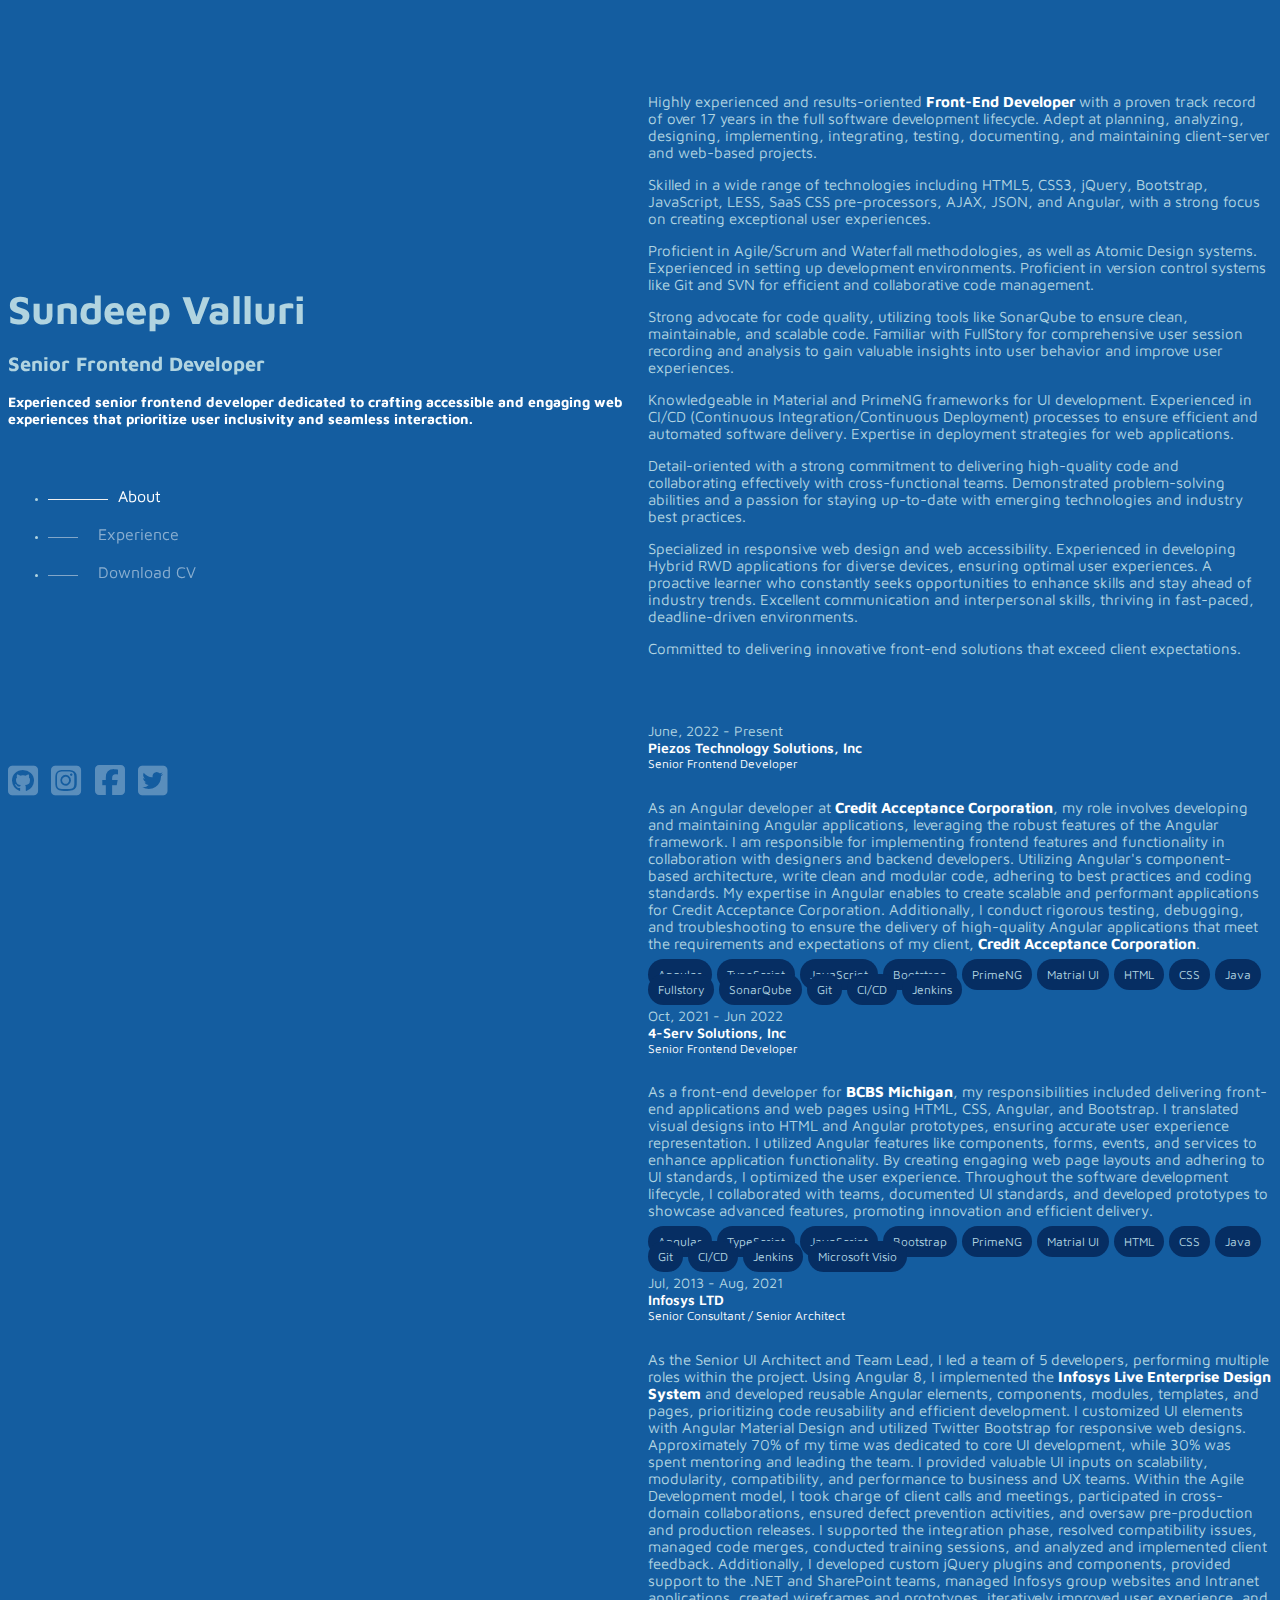
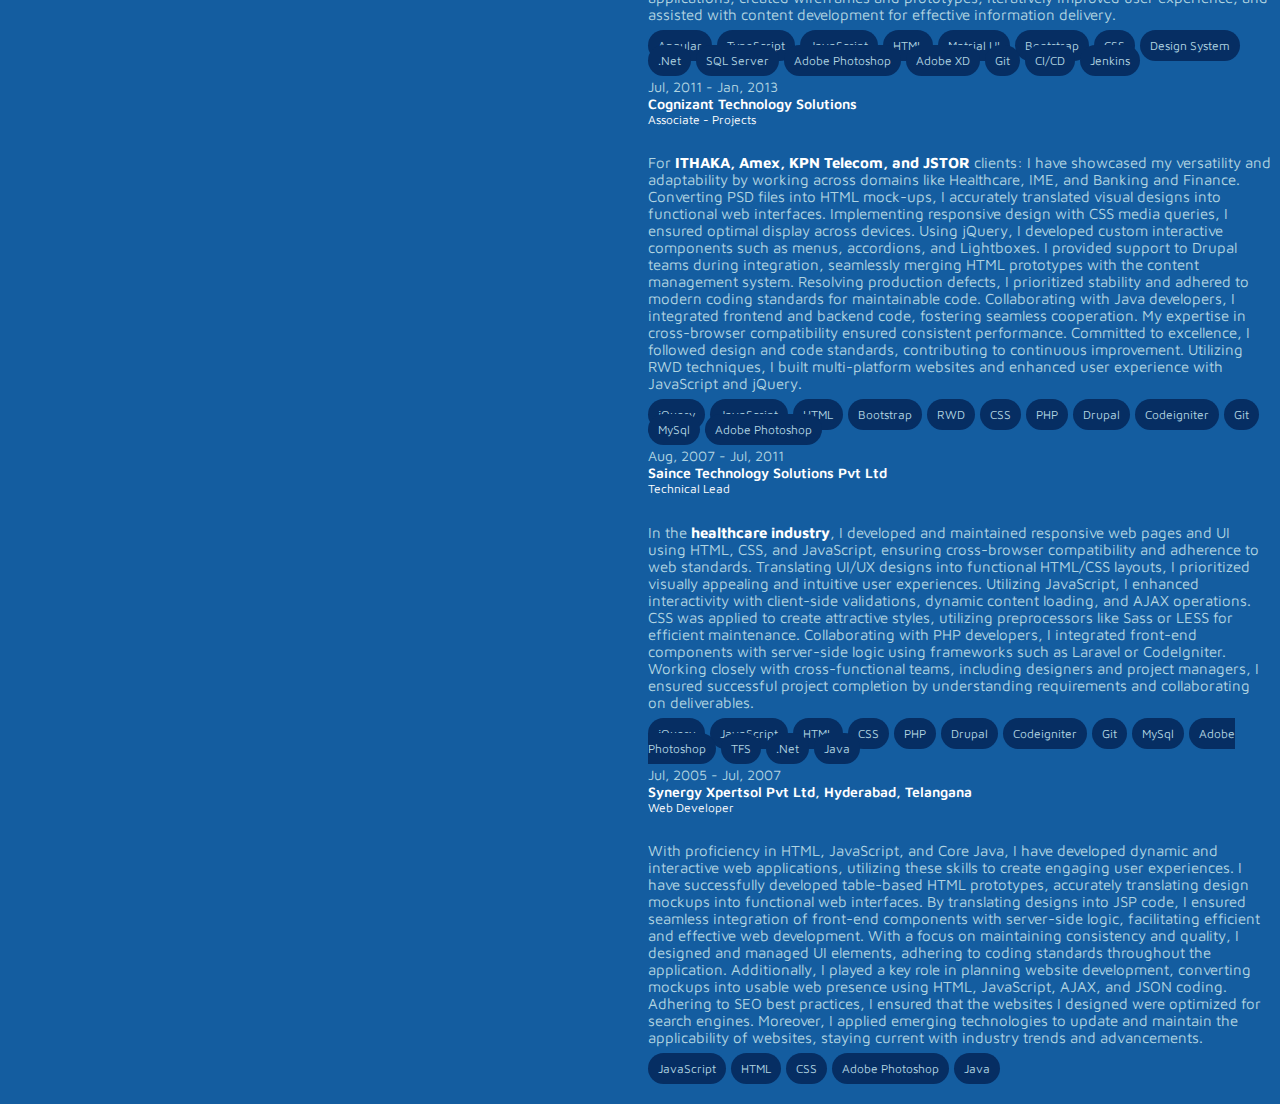
==== index.html @ e26a0bc0 "resume added" ====
<!doctype html>
<html lang="en">

<head>
  <title>Sundeep | Senior UI Developer</title>
  <!-- Required meta tags -->
  <meta charset="utf-8">
  <meta name="viewport" content="width=device-width, initial-scale=1, shrink-to-fit=no">
  <meta name="keywords" content="Frontend Developer, Angular Developer, Web Developer, UI Developer, Frontend Engineer, HTML, CSS, JavaScript, Angular, Responsive Design, User Interface, USA">
    <meta name="description" content="I am a skilled Frontend Developer and Angular Developer based in the USA. With expertise in HTML, CSS, JavaScript, and Angular, I create responsive and interactive web applications. As a dedicated UI Developer, I focus on delivering exceptional user experiences through clean and efficient code. Hire me for your frontend development needs.">
    <link rel="icon" href="img/favicon.png" type="image/png">

  <!-- Google font -->
  <link rel="preconnect" href="https://fonts.googleapis.com">
<link rel="preconnect" href="https://fonts.gstatic.com" crossorigin>
<link href="https://fonts.googleapis.com/css2?family=Maven+Pro:wght@400;500&display=swap" rel="stylesheet">
<link rel="stylesheet" href="https://cdnjs.cloudflare.com/ajax/libs/font-awesome/6.4.0/css/all.min.css">
   <!-- Bootstrap CSS v5.2.1 -->
  <link href="https://cdn.jsdelivr.net/npm/bootstrap@5.2.1/dist/css/bootstrap.min.css" rel="stylesheet"
    integrity="sha384-iYQeCzEYFbKjA/T2uDLTpkwGzCiq6soy8tYaI1GyVh/UjpbCx/TYkiZhlZB6+fzT" crossorigin="anonymous">
<link rel="stylesheet" href="css/style.css">
</head>

<body>
 
  <main>
    <div class="container">
        <div class="row ">
            <div class="col-lg-5 margin-top-100 fixed">
                <h1>Sundeep Valluri</h1>
                <h3>Senior Frontend Developer</h3>

                <h4>Experienced senior frontend developer dedicated to crafting accessible and engaging web <br> experiences that prioritize user inclusivity and seamless interaction.</h4>
                
                <ul class="nav">
                    <li><a href="#about" class="smooth-scroll active">About</a></li>
                    <li><a href="#experience" class="smooth-scroll">Experience</a></li>
                    <!-- <li><a href="#projects" class="smooth-scroll">Projects</a></li> -->
                    <li><a href="SundeepValluri_UI_Developer.pdf"  target="_blank">Download CV</a></li>
                </ul>

                <ul class="social-icons">
                    <li>
                        <a href="https://github.com/vallurisundeep/" target="_blank"><i class="fa-brands fa-square-github"></i></a>
                    </li>
                    <li>
                        <a href="https://www.instagram.com/vallurisundeep/" target="_blank "><i class="fa-brands fa-square-instagram"></i></a>
                    </li>
                    <li>
                        <a href="https://www.facebook.com/vallurisundeep/" target="_blank"><i class="fa-brands fa-square-facebook"></i></a>
                    </li>
                    <li>
                        <a href="https://twitter.com/sundeepvalluri" target="_blank">
                            <i class="fa-brands fa-square-twitter"></i>
                        </a>
                    </li>
                </ul>
            </div>
            <div class="col-lg-7  padding-top-20">
               <div class="scrollable-content">
                <section id="about">
                   
                    <p>Highly experienced and results-oriented <strong>Front-End Developer</strong> with a proven track record of over 17 years in the full software development lifecycle. Adept at planning, analyzing, designing, implementing, integrating, testing, documenting, and maintaining client-server and web-based projects. </p>

                      <p>Skilled in a wide range of technologies including HTML5, CSS3, jQuery, Bootstrap, JavaScript, LESS, SaaS CSS pre-processors, AJAX, JSON, and Angular, with a strong focus on creating exceptional user experiences. </p>  
                        
                      <p>Proficient in Agile/Scrum and Waterfall methodologies, as well as Atomic Design systems. Experienced in setting up development environments. Proficient in version control systems like Git and SVN for efficient and collaborative code management. </p>  
                        
                      <p>Strong advocate for code quality, utilizing tools like SonarQube to ensure clean, maintainable, and scalable code. Familiar with FullStory for comprehensive user session recording and analysis to gain valuable insights into user behavior and improve user experiences. </p>  
                        
                      <p>Knowledgeable in Material and PrimeNG frameworks for UI development. Experienced in CI/CD (Continuous Integration/Continuous Deployment) processes to ensure efficient and automated software delivery. Expertise in deployment strategies for web applications. </p>  
                        
                      <p>Detail-oriented with a strong commitment to delivering high-quality code and collaborating effectively with cross-functional teams. Demonstrated problem-solving abilities and a passion for staying up-to-date with emerging technologies and industry best practices. </p>  
                        
                      <p>Specialized in responsive web design and web accessibility. Experienced in developing Hybrid RWD applications for diverse devices, ensuring optimal user experiences. A proactive learner who constantly seeks opportunities to enhance skills and stay ahead of industry trends. Excellent communication and interpersonal skills, thriving in fast-paced, deadline-driven environments.</p>  
                        
                      <p>Committed to delivering innovative front-end solutions that exceed client expectations.</p>
                </section>

                <section id="experience">
                    <div class="row exp-wrap">
                        <div class="col-lg-3">
                            <div class="duration">June, 2022 - Present</div>
                        </div>
                        <div class="col-lg-9">
                            <div class="company">Piezos Technology Solutions, Inc</div>
                            <div class="designation">Senior Frontend Developer</div>
                            <p class="padding-top-5">As an Angular developer at <strong>Credit Acceptance Corporation</strong>, my role involves developing and maintaining Angular applications, leveraging the robust features of the Angular framework. I am responsible for implementing frontend features and functionality in collaboration with designers and backend developers. Utilizing Angular's component-based architecture, write clean and modular code, adhering to best practices and coding standards. My expertise in Angular enables  to create scalable and performant applications for Credit Acceptance Corporation. Additionally, I conduct rigorous testing, debugging, and troubleshooting to ensure the delivery of high-quality Angular applications that meet the requirements and expectations of my client, <strong>Credit Acceptance Corporation</strong>.</p>
                            <div>
                                <span class="badge bg-info">Angular</span>
                                <span class="badge bg-info ">TypeScript</span>
                                <span class="badge bg-info ">JavaScript</span>
                                <span class="badge bg-info ">Bootstrap</span>
                                <span class="badge bg-info ">PrimeNG</span>
                                <span class="badge bg-info ">Matrial UI</span>
                                <span class="badge bg-info ">HTML</span>
                                <span class="badge bg-info ">CSS</span>
                                <span class="badge bg-info ">Java</span>
                                <span class="badge bg-info ">Fullstory</span>
                                <span class="badge bg-info ">SonarQube</span>
                                <span class="badge bg-info ">Git</span>
                                <span class="badge bg-info ">CI/CD</span>
                                <span class="badge bg-info ">Jenkins</span>
                            </div>
                        </div>
                    </div>
                    <div class="row exp-wrap">
                    <div class="col-lg-3">
                        <div class="duration">Oct, 2021 - Jun 2022</div>
                    </div>
                    <div class="col-lg-9">
                        <div class="company">4-Serv Solutions, Inc</div>
                        <div class="designation">Senior Frontend Developer</div>
                        <p class="padding-top-5">As a front-end developer for <strong>BCBS Michigan</strong>, my responsibilities included delivering front-end applications and web pages using HTML, CSS, Angular, and Bootstrap. I translated visual designs into HTML and Angular prototypes, ensuring accurate user experience representation. I utilized Angular features like components, forms, events, and services to enhance application functionality. By creating engaging web page layouts and adhering to UI standards, I optimized the user experience. Throughout the software development lifecycle, I collaborated with teams, documented UI standards, and developed prototypes to showcase advanced features, promoting innovation and efficient delivery.</p>
                        <div>
                            <span class="badge bg-info">Angular</span>
                            <span class="badge bg-info ">TypeScript</span>
                            <span class="badge bg-info ">JavaScript</span>
                            <span class="badge bg-info ">Bootstrap</span>

                            <span class="badge bg-info ">PrimeNG</span>
                            <span class="badge bg-info ">Matrial UI</span>
                            <span class="badge bg-info ">HTML</span>
                            <span class="badge bg-info ">CSS</span>
                            <span class="badge bg-info ">Java</span>
                            <span class="badge bg-info ">Git</span>
                            <span class="badge bg-info ">CI/CD</span>
                            <span class="badge bg-info ">Jenkins</span>
                            <span class="badge bg-info ">Microsoft Visio</span>
                        </div>
                    </div>
                </div>
                <div class="row exp-wrap">
                    <div class="col-lg-3">
                        <div class="duration">Jul, 2013 - Aug, 2021</div>
                    </div>
                    <div class="col-lg-9">
                        <div class="company">Infosys LTD</div>
                        <div class="designation">Senior Consultant / Senior Architect</div>
                        <p class="padding-top-5">As the Senior UI Architect and Team Lead, I led a team of 5 developers, performing multiple roles within the project. Using Angular 8, I implemented the <strong>Infosys Live Enterprise Design System </strong> and developed reusable Angular elements, components, modules, templates, and pages, prioritizing code reusability and efficient development. I customized UI elements with Angular Material Design and utilized Twitter Bootstrap for responsive web designs. Approximately 70% of my time was dedicated to core UI development, while 30% was spent mentoring and leading the team. I provided valuable UI inputs on scalability, modularity, compatibility, and performance to business and UX teams. Within the Agile Development model, I took charge of client calls and meetings, participated in cross-domain collaborations, ensured defect prevention activities, and oversaw pre-production and production releases. I supported the integration phase, resolved compatibility issues, managed code merges, conducted training sessions, and analyzed and implemented client feedback. Additionally, I developed custom jQuery plugins and components, provided support to the .NET and SharePoint teams, managed Infosys group websites and Intranet applications, created wireframes and prototypes, iteratively improved user experience, and assisted with content development for effective information delivery.</p>
                        <div>
                            <span class="badge bg-info">Angular</span>
                            <span class="badge bg-info ">TypeScript</span>
                            <span class="badge bg-info ">JavaScript</span>
                            <span class="badge bg-info ">HTML</span>
                            <span class="badge bg-info ">Matrial UI</span>
                            <span class="badge bg-info ">Bootstrap</span>
                             <span class="badge bg-info ">CSS</span>
                            <span class="badge bg-info ">Design System</span>
                            <span class="badge bg-info ">.Net</span>
                            <span class="badge bg-info ">SQL Server</span>
                            <span class="badge bg-info ">Adobe Photoshop</span>
                            <span class="badge bg-info ">Adobe XD</span>
                            <span class="badge bg-info ">Git</span>
                            <span class="badge bg-info ">CI/CD</span>
                            <span class="badge bg-info ">Jenkins</span>
                        </div>
                    </div>
                </div>
                <div class="row exp-wrap">
                    <div class="col-lg-3">
                        <div class="duration">Jul, 2011 - Jan, 2013</div>
                    </div>
                    <div class="col-lg-9">
                        <div class="company">Cognizant Technology Solutions</div>
                        <div class="designation">Associate - Projects</div>
                        <p class="padding-top-5">For <strong>ITHAKA, Amex, KPN Telecom, and JSTOR </strong> clients:

                            I have showcased my versatility and adaptability by working across domains like Healthcare, IME, and Banking and Finance. Converting PSD files into HTML mock-ups, I accurately translated visual designs into functional web interfaces. Implementing responsive design with CSS media queries, I ensured optimal display across devices. Using jQuery, I developed custom interactive components such as menus, accordions, and Lightboxes. I provided support to Drupal teams during integration, seamlessly merging HTML prototypes with the content management system. Resolving production defects, I prioritized stability and adhered to modern coding standards for maintainable code. Collaborating with Java developers, I integrated frontend and backend code, fostering seamless cooperation. My expertise in cross-browser compatibility ensured consistent performance. Committed to excellence, I followed design and code standards, contributing to continuous improvement. Utilizing RWD techniques, I built multi-platform websites and enhanced user experience with JavaScript and jQuery.</p>

                            <div>
                                <span class="badge bg-info">jQuery</span>
                                <span class="badge bg-info ">JavaScript</span>
                                <span class="badge bg-info ">HTML</span>
                                <span class="badge bg-info ">Bootstrap</span>
                                <span class="badge bg-info ">RWD</span>
                                <span class="badge bg-info ">CSS</span>
                                <span class="badge bg-info ">PHP</span>
                                <span class="badge bg-info ">Drupal</span>
                                <span class="badge bg-info ">Codeigniter</span>
                                <span class="badge bg-info ">Git</span>
                                <span class="badge bg-info ">MySql</span>
                                <span class="badge bg-info ">Adobe Photoshop</span>

                            </div>
                    </div>
                </div>
                <div class="row exp-wrap">
                    <div class="col-lg-3">
                        <div class="duration">Aug, 2007 - Jul, 2011</div>
                    </div>
                    <div class="col-lg-9">
                        <div class="company">Saince Technology Solutions Pvt Ltd</div>
                        <div class="designation">Technical Lead</div>
                        <p class="padding-top-5">In the <strong>healthcare industry</strong>, I developed and maintained responsive web pages and UI using HTML, CSS, and JavaScript, ensuring cross-browser compatibility and adherence to web standards. Translating UI/UX designs into functional HTML/CSS layouts, I prioritized visually appealing and intuitive user experiences. Utilizing JavaScript, I enhanced interactivity with client-side validations, dynamic content loading, and AJAX operations. CSS was applied to create attractive styles, utilizing preprocessors like Sass or LESS for efficient maintenance. Collaborating with PHP developers, I integrated front-end components with server-side logic using frameworks such as Laravel or CodeIgniter. Working closely with cross-functional teams, including designers and project managers, I ensured successful project completion by understanding requirements and collaborating on deliverables.</p>
                        <div>
                            <span class="badge bg-info">jQuery</span>
                            <span class="badge bg-info ">JavaScript</span>
                            <span class="badge bg-info ">HTML</span>
                            <span class="badge bg-info ">CSS</span>
                            <span class="badge bg-info ">PHP</span>
                            <span class="badge bg-info ">Drupal</span>
                            <span class="badge bg-info ">Codeigniter</span>
                            <span class="badge bg-info ">Git</span>
                            <span class="badge bg-info ">MySql</span>
                            <span class="badge bg-info ">Adobe Photoshop</span>
                            <span class="badge bg-info ">TFS</span>
                            <span class="badge bg-info ">.Net</span>
                            <span class="badge bg-info ">Java</span>

                        </div>
                    </div>
                </div>

                <div class="row exp-wrap">
                    <div class="col-lg-3">
                        <div class="duration">Jul, 2005 - Jul, 2007</div>
                    </div>
                    <div class="col-lg-9">
                        <div class="company">Synergy Xpertsol Pvt Ltd, Hyderabad, Telangana</div>
                        <div class="designation">Web Developer</div>
                        <p class="padding-top-5">With proficiency in HTML, JavaScript, and Core Java, I have developed dynamic and interactive web applications, utilizing these skills to create engaging user experiences. I have successfully developed table-based HTML prototypes, accurately translating design mockups into functional web interfaces. By translating designs into JSP code, I ensured seamless integration of front-end components with server-side logic, facilitating efficient and effective web development. With a focus on maintaining consistency and quality, I designed and managed UI elements, adhering to coding standards throughout the application. Additionally, I played a key role in planning website development, converting mockups into usable web presence using HTML, JavaScript, AJAX, and JSON coding. Adhering to SEO best practices, I ensured that the websites I designed were optimized for search engines. Moreover, I applied emerging technologies to update and maintain the applicability of websites, staying current with industry trends and advancements.</p>
                        <div>
                            <span class="badge bg-info ">JavaScript</span>
                            <span class="badge bg-info ">HTML</span>
                            <span class="badge bg-info ">CSS</span>
                            <span class="badge bg-info ">Adobe Photoshop</span>
                            <span class="badge bg-info ">Java</span>

                        </div>
                    </div>
                </div>
                </div>
                </section>
               </div>
            </div>
        </div>
    </div>

  </main>
  <footer>
    <!-- place footer here -->
  </footer>
  <!-- Bootstrap JavaScript Libraries -->
  <script src="https://cdn.jsdelivr.net/npm/@popperjs/core@2.11.6/dist/umd/popper.min.js"
    integrity="sha384-oBqDVmMz9ATKxIep9tiCxS/Z9fNfEXiDAYTujMAeBAsjFuCZSmKbSSUnQlmh/jp3" crossorigin="anonymous">
  </script>

  <script src="https://cdn.jsdelivr.net/npm/bootstrap@5.2.1/dist/js/bootstrap.min.js"
    integrity="sha384-7VPbUDkoPSGFnVtYi0QogXtr74QeVeeIs99Qfg5YCF+TidwNdjvaKZX19NZ/e6oz" crossorigin="anonymous">
  </script>
  <!-- Main JS File -->
  <script src="js/common.js"></script>
</body>

</html>
---- css/style.css ----
html {
  font-size: 62.5%;
}

body {
  font-family: "Maven Pro", sans-serif;
  background: #145DA0;
  overflow-y: auto;
  font-weight: 300;
  color: #B1D4E0;
}

h1, h2, h3, h4, h5, h6 {
  color: #B1D4E0;
  margin-bottom: 0;
  font-weight: 700;
}

h1 {
  font-size: 4rem;
  margin-bottom: 5px;
}

h3 {
  font-size: 2rem;
  margin-bottom: 10px;
}

h4 {
  font-size: 1.4rem;
  color: #fff;
}

.nav {
  display: block;
  margin-top: 50px;
}
.nav li a {
  display: inline-block;
  text-decoration: none;
  opacity: 0.5;
  font-size: 1.6rem;
  padding: 10px 50px;
  color: #fff;
  position: relative;
  transition: all 0.3s;
  transition-timing-function: cubic-bezier(0.4, 0, 0.2, 1);
}
.nav li a::before {
  content: "";
  width: 30px;
  height: 1px;
  background: #f0f0f0;
  position: absolute;
  left: 0px;
  top: 22px;
}
.nav li a:hover, .nav li a.active {
  opacity: 1;
  padding-left: 70px;
}
.nav li a:hover::before, .nav li a.active::before {
  width: 60px;
}

p {
  font-size: 1.5rem;
  color: #B1D4E0;
}

strong {
  font-weight: 700;
  color: #fff;
}

.color-blue {
  background-color: #145da0;
}

.color-gray {
  background-color: #5d5860;
}
.color-gray .bg-info {
  background: #212121 !important;
}

.color-black {
  background-color: rgb(31, 10, 29);
}
.color-black .bg-info {
  background: #afafaf !important;
  color: #000;
}

.color-green {
  background-color: rgb(14, 37, 0);
}
.color-green .bg-info {
  background: #afafaf !important;
  color: #000;
}

.color-red {
  background-color: rgb(37, 0, 0);
}
.color-red .bg-info {
  background: #afafaf !important;
  color: #000;
}

@media (min-width: 768px) {
  .fixed {
    position: fixed;
  }
  .col-lg-7 {
    margin-left: 50.6667%;
  }
  .social-icons {
    position: fixed;
  }
}
section {
  padding: 20px 0;
}

.exp-wrap {
  margin-top: 10px;
}
.exp-wrap .duration {
  font-size: 1.4rem;
}
.exp-wrap .company {
  font-size: 1.4rem;
  font-weight: 600;
  opacity: 1;
  color: #fff;
}
.exp-wrap .designation {
  font-size: 1.2rem;
  color: #fff;
}

.badge {
  color: #000;
  font-size: 1.2rem;
  padding: 8px 10px;
  color: #B1D4E0;
  border-radius: 20px;
  margin-bottom: 10px;
  margin-right: 2px;
}

.bg-info {
  background-color: #062e63 !important;
}

.social-icons {
  list-style: none;
  padding: 0;
  margin: 0;
  display: flex;
  width: 160px;
  justify-content: space-between;
  bottom: 100px;
}
.social-icons li a {
  display: block;
  font-size: 3.4rem;
  color: #fff;
  opacity: 0.3;
  transition: 0.3s all;
}
.social-icons li a:hover {
  opacity: 1;
}

.margin-top-0 {
  margin-top: 0rem;
}

.margin-top-1 {
  margin-top: 0.25rem;
}

.margin-top-2 {
  margin-top: 0.5rem;
}

.margin-top-3 {
  margin-top: 0.75rem;
}

.margin-top-4 {
  margin-top: 1rem;
}

.margin-top-5 {
  margin-top: 1.25rem;
}

.margin-top-6 {
  margin-top: 1.5rem;
}

.margin-top-7 {
  margin-top: 1.75rem;
}

.margin-top-8 {
  margin-top: 2rem;
}

.margin-top-9 {
  margin-top: 2.25rem;
}

.margin-top-10 {
  margin-top: 2.5rem;
}

.margin-top-11 {
  margin-top: 2.75rem;
}

.margin-top-12 {
  margin-top: 3rem;
}

.margin-top-13 {
  margin-top: 3.25rem;
}

.margin-top-14 {
  margin-top: 3.5rem;
}

.margin-top-15 {
  margin-top: 3.75rem;
}

.margin-top-16 {
  margin-top: 4rem;
}

.margin-top-17 {
  margin-top: 4.25rem;
}

.margin-top-18 {
  margin-top: 4.5rem;
}

.margin-top-19 {
  margin-top: 4.75rem;
}

.margin-top-20 {
  margin-top: 5rem;
}

.margin-top-21 {
  margin-top: 5.25rem;
}

.margin-top-22 {
  margin-top: 5.5rem;
}

.margin-top-23 {
  margin-top: 5.75rem;
}

.margin-top-24 {
  margin-top: 6rem;
}

.margin-top-25 {
  margin-top: 6.25rem;
}

.margin-top-26 {
  margin-top: 6.5rem;
}

.margin-top-27 {
  margin-top: 6.75rem;
}

.margin-top-28 {
  margin-top: 7rem;
}

.margin-top-29 {
  margin-top: 7.25rem;
}

.margin-top-30 {
  margin-top: 7.5rem;
}

.margin-top-31 {
  margin-top: 7.75rem;
}

.margin-top-32 {
  margin-top: 8rem;
}

.margin-top-33 {
  margin-top: 8.25rem;
}

.margin-top-34 {
  margin-top: 8.5rem;
}

.margin-top-35 {
  margin-top: 8.75rem;
}

.margin-top-36 {
  margin-top: 9rem;
}

.margin-top-37 {
  margin-top: 9.25rem;
}

.margin-top-38 {
  margin-top: 9.5rem;
}

.margin-top-39 {
  margin-top: 9.75rem;
}

.margin-top-40 {
  margin-top: 10rem;
}

.margin-top-41 {
  margin-top: 10.25rem;
}

.margin-top-42 {
  margin-top: 10.5rem;
}

.margin-top-43 {
  margin-top: 10.75rem;
}

.margin-top-44 {
  margin-top: 11rem;
}

.margin-top-45 {
  margin-top: 11.25rem;
}

.margin-top-46 {
  margin-top: 11.5rem;
}

.margin-top-47 {
  margin-top: 11.75rem;
}

.margin-top-48 {
  margin-top: 12rem;
}

.margin-top-49 {
  margin-top: 12.25rem;
}

.margin-top-50 {
  margin-top: 12.5rem;
}

.margin-top-51 {
  margin-top: 12.75rem;
}

.margin-top-52 {
  margin-top: 13rem;
}

.margin-top-53 {
  margin-top: 13.25rem;
}

.margin-top-54 {
  margin-top: 13.5rem;
}

.margin-top-55 {
  margin-top: 13.75rem;
}

.margin-top-56 {
  margin-top: 14rem;
}

.margin-top-57 {
  margin-top: 14.25rem;
}

.margin-top-58 {
  margin-top: 14.5rem;
}

.margin-top-59 {
  margin-top: 14.75rem;
}

.margin-top-60 {
  margin-top: 15rem;
}

.margin-top-61 {
  margin-top: 15.25rem;
}

.margin-top-62 {
  margin-top: 15.5rem;
}

.margin-top-63 {
  margin-top: 15.75rem;
}

.margin-top-64 {
  margin-top: 16rem;
}

.margin-top-65 {
  margin-top: 16.25rem;
}

.margin-top-66 {
  margin-top: 16.5rem;
}

.margin-top-67 {
  margin-top: 16.75rem;
}

.margin-top-68 {
  margin-top: 17rem;
}

.margin-top-69 {
  margin-top: 17.25rem;
}

.margin-top-70 {
  margin-top: 17.5rem;
}

.margin-top-71 {
  margin-top: 17.75rem;
}

.margin-top-72 {
  margin-top: 18rem;
}

.margin-top-73 {
  margin-top: 18.25rem;
}

.margin-top-74 {
  margin-top: 18.5rem;
}

.margin-top-75 {
  margin-top: 18.75rem;
}

.margin-top-76 {
  margin-top: 19rem;
}

.margin-top-77 {
  margin-top: 19.25rem;
}

.margin-top-78 {
  margin-top: 19.5rem;
}

.margin-top-79 {
  margin-top: 19.75rem;
}

.margin-top-80 {
  margin-top: 20rem;
}

.margin-top-81 {
  margin-top: 20.25rem;
}

.margin-top-82 {
  margin-top: 20.5rem;
}

.margin-top-83 {
  margin-top: 20.75rem;
}

.margin-top-84 {
  margin-top: 21rem;
}

.margin-top-85 {
  margin-top: 21.25rem;
}

.margin-top-86 {
  margin-top: 21.5rem;
}

.margin-top-87 {
  margin-top: 21.75rem;
}

.margin-top-88 {
  margin-top: 22rem;
}

.margin-top-89 {
  margin-top: 22.25rem;
}

.margin-top-90 {
  margin-top: 22.5rem;
}

.margin-top-91 {
  margin-top: 22.75rem;
}

.margin-top-92 {
  margin-top: 23rem;
}

.margin-top-93 {
  margin-top: 23.25rem;
}

.margin-top-94 {
  margin-top: 23.5rem;
}

.margin-top-95 {
  margin-top: 23.75rem;
}

.margin-top-96 {
  margin-top: 24rem;
}

.margin-top-97 {
  margin-top: 24.25rem;
}

.margin-top-98 {
  margin-top: 24.5rem;
}

.margin-top-99 {
  margin-top: 24.75rem;
}

.margin-top-100 {
  margin-top: 25rem;
}

.margin-right-0 {
  margin-right: 0rem;
}

.margin-right-1 {
  margin-right: 0.25rem;
}

.margin-right-2 {
  margin-right: 0.5rem;
}

.margin-right-3 {
  margin-right: 0.75rem;
}

.margin-right-4 {
  margin-right: 1rem;
}

.margin-right-5 {
  margin-right: 1.25rem;
}

.margin-right-6 {
  margin-right: 1.5rem;
}

.margin-right-7 {
  margin-right: 1.75rem;
}

.margin-right-8 {
  margin-right: 2rem;
}

.margin-right-9 {
  margin-right: 2.25rem;
}

.margin-right-10 {
  margin-right: 2.5rem;
}

.margin-right-11 {
  margin-right: 2.75rem;
}

.margin-right-12 {
  margin-right: 3rem;
}

.margin-right-13 {
  margin-right: 3.25rem;
}

.margin-right-14 {
  margin-right: 3.5rem;
}

.margin-right-15 {
  margin-right: 3.75rem;
}

.margin-right-16 {
  margin-right: 4rem;
}

.margin-right-17 {
  margin-right: 4.25rem;
}

.margin-right-18 {
  margin-right: 4.5rem;
}

.margin-right-19 {
  margin-right: 4.75rem;
}

.margin-right-20 {
  margin-right: 5rem;
}

.margin-right-21 {
  margin-right: 5.25rem;
}

.margin-right-22 {
  margin-right: 5.5rem;
}

.margin-right-23 {
  margin-right: 5.75rem;
}

.margin-right-24 {
  margin-right: 6rem;
}

.margin-right-25 {
  margin-right: 6.25rem;
}

.margin-right-26 {
  margin-right: 6.5rem;
}

.margin-right-27 {
  margin-right: 6.75rem;
}

.margin-right-28 {
  margin-right: 7rem;
}

.margin-right-29 {
  margin-right: 7.25rem;
}

.margin-right-30 {
  margin-right: 7.5rem;
}

.margin-right-31 {
  margin-right: 7.75rem;
}

.margin-right-32 {
  margin-right: 8rem;
}

.margin-right-33 {
  margin-right: 8.25rem;
}

.margin-right-34 {
  margin-right: 8.5rem;
}

.margin-right-35 {
  margin-right: 8.75rem;
}

.margin-right-36 {
  margin-right: 9rem;
}

.margin-right-37 {
  margin-right: 9.25rem;
}

.margin-right-38 {
  margin-right: 9.5rem;
}

.margin-right-39 {
  margin-right: 9.75rem;
}

.margin-right-40 {
  margin-right: 10rem;
}

.margin-right-41 {
  margin-right: 10.25rem;
}

.margin-right-42 {
  margin-right: 10.5rem;
}

.margin-right-43 {
  margin-right: 10.75rem;
}

.margin-right-44 {
  margin-right: 11rem;
}

.margin-right-45 {
  margin-right: 11.25rem;
}

.margin-right-46 {
  margin-right: 11.5rem;
}

.margin-right-47 {
  margin-right: 11.75rem;
}

.margin-right-48 {
  margin-right: 12rem;
}

.margin-right-49 {
  margin-right: 12.25rem;
}

.margin-right-50 {
  margin-right: 12.5rem;
}

.margin-right-51 {
  margin-right: 12.75rem;
}

.margin-right-52 {
  margin-right: 13rem;
}

.margin-right-53 {
  margin-right: 13.25rem;
}

.margin-right-54 {
  margin-right: 13.5rem;
}

.margin-right-55 {
  margin-right: 13.75rem;
}

.margin-right-56 {
  margin-right: 14rem;
}

.margin-right-57 {
  margin-right: 14.25rem;
}

.margin-right-58 {
  margin-right: 14.5rem;
}

.margin-right-59 {
  margin-right: 14.75rem;
}

.margin-right-60 {
  margin-right: 15rem;
}

.margin-right-61 {
  margin-right: 15.25rem;
}

.margin-right-62 {
  margin-right: 15.5rem;
}

.margin-right-63 {
  margin-right: 15.75rem;
}

.margin-right-64 {
  margin-right: 16rem;
}

.margin-right-65 {
  margin-right: 16.25rem;
}

.margin-right-66 {
  margin-right: 16.5rem;
}

.margin-right-67 {
  margin-right: 16.75rem;
}

.margin-right-68 {
  margin-right: 17rem;
}

.margin-right-69 {
  margin-right: 17.25rem;
}

.margin-right-70 {
  margin-right: 17.5rem;
}

.margin-right-71 {
  margin-right: 17.75rem;
}

.margin-right-72 {
  margin-right: 18rem;
}

.margin-right-73 {
  margin-right: 18.25rem;
}

.margin-right-74 {
  margin-right: 18.5rem;
}

.margin-right-75 {
  margin-right: 18.75rem;
}

.margin-right-76 {
  margin-right: 19rem;
}

.margin-right-77 {
  margin-right: 19.25rem;
}

.margin-right-78 {
  margin-right: 19.5rem;
}

.margin-right-79 {
  margin-right: 19.75rem;
}

.margin-right-80 {
  margin-right: 20rem;
}

.margin-right-81 {
  margin-right: 20.25rem;
}

.margin-right-82 {
  margin-right: 20.5rem;
}

.margin-right-83 {
  margin-right: 20.75rem;
}

.margin-right-84 {
  margin-right: 21rem;
}

.margin-right-85 {
  margin-right: 21.25rem;
}

.margin-right-86 {
  margin-right: 21.5rem;
}

.margin-right-87 {
  margin-right: 21.75rem;
}

.margin-right-88 {
  margin-right: 22rem;
}

.margin-right-89 {
  margin-right: 22.25rem;
}

.margin-right-90 {
  margin-right: 22.5rem;
}

.margin-right-91 {
  margin-right: 22.75rem;
}

.margin-right-92 {
  margin-right: 23rem;
}

.margin-right-93 {
  margin-right: 23.25rem;
}

.margin-right-94 {
  margin-right: 23.5rem;
}

.margin-right-95 {
  margin-right: 23.75rem;
}

.margin-right-96 {
  margin-right: 24rem;
}

.margin-right-97 {
  margin-right: 24.25rem;
}

.margin-right-98 {
  margin-right: 24.5rem;
}

.margin-right-99 {
  margin-right: 24.75rem;
}

.margin-right-100 {
  margin-right: 25rem;
}

.margin-bottom-0 {
  margin-bottom: 0rem;
}

.margin-bottom-1 {
  margin-bottom: 0.25rem;
}

.margin-bottom-2 {
  margin-bottom: 0.5rem;
}

.margin-bottom-3 {
  margin-bottom: 0.75rem;
}

.margin-bottom-4 {
  margin-bottom: 1rem;
}

.margin-bottom-5 {
  margin-bottom: 1.25rem;
}

.margin-bottom-6 {
  margin-bottom: 1.5rem;
}

.margin-bottom-7 {
  margin-bottom: 1.75rem;
}

.margin-bottom-8 {
  margin-bottom: 2rem;
}

.margin-bottom-9 {
  margin-bottom: 2.25rem;
}

.margin-bottom-10 {
  margin-bottom: 2.5rem;
}

.margin-bottom-11 {
  margin-bottom: 2.75rem;
}

.margin-bottom-12 {
  margin-bottom: 3rem;
}

.margin-bottom-13 {
  margin-bottom: 3.25rem;
}

.margin-bottom-14 {
  margin-bottom: 3.5rem;
}

.margin-bottom-15 {
  margin-bottom: 3.75rem;
}

.margin-bottom-16 {
  margin-bottom: 4rem;
}

.margin-bottom-17 {
  margin-bottom: 4.25rem;
}

.margin-bottom-18 {
  margin-bottom: 4.5rem;
}

.margin-bottom-19 {
  margin-bottom: 4.75rem;
}

.margin-bottom-20 {
  margin-bottom: 5rem;
}

.margin-bottom-21 {
  margin-bottom: 5.25rem;
}

.margin-bottom-22 {
  margin-bottom: 5.5rem;
}

.margin-bottom-23 {
  margin-bottom: 5.75rem;
}

.margin-bottom-24 {
  margin-bottom: 6rem;
}

.margin-bottom-25 {
  margin-bottom: 6.25rem;
}

.margin-bottom-26 {
  margin-bottom: 6.5rem;
}

.margin-bottom-27 {
  margin-bottom: 6.75rem;
}

.margin-bottom-28 {
  margin-bottom: 7rem;
}

.margin-bottom-29 {
  margin-bottom: 7.25rem;
}

.margin-bottom-30 {
  margin-bottom: 7.5rem;
}

.margin-bottom-31 {
  margin-bottom: 7.75rem;
}

.margin-bottom-32 {
  margin-bottom: 8rem;
}

.margin-bottom-33 {
  margin-bottom: 8.25rem;
}

.margin-bottom-34 {
  margin-bottom: 8.5rem;
}

.margin-bottom-35 {
  margin-bottom: 8.75rem;
}

.margin-bottom-36 {
  margin-bottom: 9rem;
}

.margin-bottom-37 {
  margin-bottom: 9.25rem;
}

.margin-bottom-38 {
  margin-bottom: 9.5rem;
}

.margin-bottom-39 {
  margin-bottom: 9.75rem;
}

.margin-bottom-40 {
  margin-bottom: 10rem;
}

.margin-bottom-41 {
  margin-bottom: 10.25rem;
}

.margin-bottom-42 {
  margin-bottom: 10.5rem;
}

.margin-bottom-43 {
  margin-bottom: 10.75rem;
}

.margin-bottom-44 {
  margin-bottom: 11rem;
}

.margin-bottom-45 {
  margin-bottom: 11.25rem;
}

.margin-bottom-46 {
  margin-bottom: 11.5rem;
}

.margin-bottom-47 {
  margin-bottom: 11.75rem;
}

.margin-bottom-48 {
  margin-bottom: 12rem;
}

.margin-bottom-49 {
  margin-bottom: 12.25rem;
}

.margin-bottom-50 {
  margin-bottom: 12.5rem;
}

.margin-bottom-51 {
  margin-bottom: 12.75rem;
}

.margin-bottom-52 {
  margin-bottom: 13rem;
}

.margin-bottom-53 {
  margin-bottom: 13.25rem;
}

.margin-bottom-54 {
  margin-bottom: 13.5rem;
}

.margin-bottom-55 {
  margin-bottom: 13.75rem;
}

.margin-bottom-56 {
  margin-bottom: 14rem;
}

.margin-bottom-57 {
  margin-bottom: 14.25rem;
}

.margin-bottom-58 {
  margin-bottom: 14.5rem;
}

.margin-bottom-59 {
  margin-bottom: 14.75rem;
}

.margin-bottom-60 {
  margin-bottom: 15rem;
}

.margin-bottom-61 {
  margin-bottom: 15.25rem;
}

.margin-bottom-62 {
  margin-bottom: 15.5rem;
}

.margin-bottom-63 {
  margin-bottom: 15.75rem;
}

.margin-bottom-64 {
  margin-bottom: 16rem;
}

.margin-bottom-65 {
  margin-bottom: 16.25rem;
}

.margin-bottom-66 {
  margin-bottom: 16.5rem;
}

.margin-bottom-67 {
  margin-bottom: 16.75rem;
}

.margin-bottom-68 {
  margin-bottom: 17rem;
}

.margin-bottom-69 {
  margin-bottom: 17.25rem;
}

.margin-bottom-70 {
  margin-bottom: 17.5rem;
}

.margin-bottom-71 {
  margin-bottom: 17.75rem;
}

.margin-bottom-72 {
  margin-bottom: 18rem;
}

.margin-bottom-73 {
  margin-bottom: 18.25rem;
}

.margin-bottom-74 {
  margin-bottom: 18.5rem;
}

.margin-bottom-75 {
  margin-bottom: 18.75rem;
}

.margin-bottom-76 {
  margin-bottom: 19rem;
}

.margin-bottom-77 {
  margin-bottom: 19.25rem;
}

.margin-bottom-78 {
  margin-bottom: 19.5rem;
}

.margin-bottom-79 {
  margin-bottom: 19.75rem;
}

.margin-bottom-80 {
  margin-bottom: 20rem;
}

.margin-bottom-81 {
  margin-bottom: 20.25rem;
}

.margin-bottom-82 {
  margin-bottom: 20.5rem;
}

.margin-bottom-83 {
  margin-bottom: 20.75rem;
}

.margin-bottom-84 {
  margin-bottom: 21rem;
}

.margin-bottom-85 {
  margin-bottom: 21.25rem;
}

.margin-bottom-86 {
  margin-bottom: 21.5rem;
}

.margin-bottom-87 {
  margin-bottom: 21.75rem;
}

.margin-bottom-88 {
  margin-bottom: 22rem;
}

.margin-bottom-89 {
  margin-bottom: 22.25rem;
}

.margin-bottom-90 {
  margin-bottom: 22.5rem;
}

.margin-bottom-91 {
  margin-bottom: 22.75rem;
}

.margin-bottom-92 {
  margin-bottom: 23rem;
}

.margin-bottom-93 {
  margin-bottom: 23.25rem;
}

.margin-bottom-94 {
  margin-bottom: 23.5rem;
}

.margin-bottom-95 {
  margin-bottom: 23.75rem;
}

.margin-bottom-96 {
  margin-bottom: 24rem;
}

.margin-bottom-97 {
  margin-bottom: 24.25rem;
}

.margin-bottom-98 {
  margin-bottom: 24.5rem;
}

.margin-bottom-99 {
  margin-bottom: 24.75rem;
}

.margin-bottom-100 {
  margin-bottom: 25rem;
}

.margin-left-0 {
  margin-left: 0rem;
}

.margin-left-1 {
  margin-left: 0.25rem;
}

.margin-left-2 {
  margin-left: 0.5rem;
}

.margin-left-3 {
  margin-left: 0.75rem;
}

.margin-left-4 {
  margin-left: 1rem;
}

.margin-left-5 {
  margin-left: 1.25rem;
}

.margin-left-6 {
  margin-left: 1.5rem;
}

.margin-left-7 {
  margin-left: 1.75rem;
}

.margin-left-8 {
  margin-left: 2rem;
}

.margin-left-9 {
  margin-left: 2.25rem;
}

.margin-left-10 {
  margin-left: 2.5rem;
}

.margin-left-11 {
  margin-left: 2.75rem;
}

.margin-left-12 {
  margin-left: 3rem;
}

.margin-left-13 {
  margin-left: 3.25rem;
}

.margin-left-14 {
  margin-left: 3.5rem;
}

.margin-left-15 {
  margin-left: 3.75rem;
}

.margin-left-16 {
  margin-left: 4rem;
}

.margin-left-17 {
  margin-left: 4.25rem;
}

.margin-left-18 {
  margin-left: 4.5rem;
}

.margin-left-19 {
  margin-left: 4.75rem;
}

.margin-left-20 {
  margin-left: 5rem;
}

.margin-left-21 {
  margin-left: 5.25rem;
}

.margin-left-22 {
  margin-left: 5.5rem;
}

.margin-left-23 {
  margin-left: 5.75rem;
}

.margin-left-24 {
  margin-left: 6rem;
}

.margin-left-25 {
  margin-left: 6.25rem;
}

.margin-left-26 {
  margin-left: 6.5rem;
}

.margin-left-27 {
  margin-left: 6.75rem;
}

.margin-left-28 {
  margin-left: 7rem;
}

.margin-left-29 {
  margin-left: 7.25rem;
}

.margin-left-30 {
  margin-left: 7.5rem;
}

.margin-left-31 {
  margin-left: 7.75rem;
}

.margin-left-32 {
  margin-left: 8rem;
}

.margin-left-33 {
  margin-left: 8.25rem;
}

.margin-left-34 {
  margin-left: 8.5rem;
}

.margin-left-35 {
  margin-left: 8.75rem;
}

.margin-left-36 {
  margin-left: 9rem;
}

.margin-left-37 {
  margin-left: 9.25rem;
}

.margin-left-38 {
  margin-left: 9.5rem;
}

.margin-left-39 {
  margin-left: 9.75rem;
}

.margin-left-40 {
  margin-left: 10rem;
}

.margin-left-41 {
  margin-left: 10.25rem;
}

.margin-left-42 {
  margin-left: 10.5rem;
}

.margin-left-43 {
  margin-left: 10.75rem;
}

.margin-left-44 {
  margin-left: 11rem;
}

.margin-left-45 {
  margin-left: 11.25rem;
}

.margin-left-46 {
  margin-left: 11.5rem;
}

.margin-left-47 {
  margin-left: 11.75rem;
}

.margin-left-48 {
  margin-left: 12rem;
}

.margin-left-49 {
  margin-left: 12.25rem;
}

.margin-left-50 {
  margin-left: 12.5rem;
}

.margin-left-51 {
  margin-left: 12.75rem;
}

.margin-left-52 {
  margin-left: 13rem;
}

.margin-left-53 {
  margin-left: 13.25rem;
}

.margin-left-54 {
  margin-left: 13.5rem;
}

.margin-left-55 {
  margin-left: 13.75rem;
}

.margin-left-56 {
  margin-left: 14rem;
}

.margin-left-57 {
  margin-left: 14.25rem;
}

.margin-left-58 {
  margin-left: 14.5rem;
}

.margin-left-59 {
  margin-left: 14.75rem;
}

.margin-left-60 {
  margin-left: 15rem;
}

.margin-left-61 {
  margin-left: 15.25rem;
}

.margin-left-62 {
  margin-left: 15.5rem;
}

.margin-left-63 {
  margin-left: 15.75rem;
}

.margin-left-64 {
  margin-left: 16rem;
}

.margin-left-65 {
  margin-left: 16.25rem;
}

.margin-left-66 {
  margin-left: 16.5rem;
}

.margin-left-67 {
  margin-left: 16.75rem;
}

.margin-left-68 {
  margin-left: 17rem;
}

.margin-left-69 {
  margin-left: 17.25rem;
}

.margin-left-70 {
  margin-left: 17.5rem;
}

.margin-left-71 {
  margin-left: 17.75rem;
}

.margin-left-72 {
  margin-left: 18rem;
}

.margin-left-73 {
  margin-left: 18.25rem;
}

.margin-left-74 {
  margin-left: 18.5rem;
}

.margin-left-75 {
  margin-left: 18.75rem;
}

.margin-left-76 {
  margin-left: 19rem;
}

.margin-left-77 {
  margin-left: 19.25rem;
}

.margin-left-78 {
  margin-left: 19.5rem;
}

.margin-left-79 {
  margin-left: 19.75rem;
}

.margin-left-80 {
  margin-left: 20rem;
}

.margin-left-81 {
  margin-left: 20.25rem;
}

.margin-left-82 {
  margin-left: 20.5rem;
}

.margin-left-83 {
  margin-left: 20.75rem;
}

.margin-left-84 {
  margin-left: 21rem;
}

.margin-left-85 {
  margin-left: 21.25rem;
}

.margin-left-86 {
  margin-left: 21.5rem;
}

.margin-left-87 {
  margin-left: 21.75rem;
}

.margin-left-88 {
  margin-left: 22rem;
}

.margin-left-89 {
  margin-left: 22.25rem;
}

.margin-left-90 {
  margin-left: 22.5rem;
}

.margin-left-91 {
  margin-left: 22.75rem;
}

.margin-left-92 {
  margin-left: 23rem;
}

.margin-left-93 {
  margin-left: 23.25rem;
}

.margin-left-94 {
  margin-left: 23.5rem;
}

.margin-left-95 {
  margin-left: 23.75rem;
}

.margin-left-96 {
  margin-left: 24rem;
}

.margin-left-97 {
  margin-left: 24.25rem;
}

.margin-left-98 {
  margin-left: 24.5rem;
}

.margin-left-99 {
  margin-left: 24.75rem;
}

.margin-left-100 {
  margin-left: 25rem;
}

.padding-top-0 {
  padding-top: 0rem;
}

.padding-top-1 {
  padding-top: 0.25rem;
}

.padding-top-2 {
  padding-top: 0.5rem;
}

.padding-top-3 {
  padding-top: 0.75rem;
}

.padding-top-4 {
  padding-top: 1rem;
}

.padding-top-5 {
  padding-top: 1.25rem;
}

.padding-top-6 {
  padding-top: 1.5rem;
}

.padding-top-7 {
  padding-top: 1.75rem;
}

.padding-top-8 {
  padding-top: 2rem;
}

.padding-top-9 {
  padding-top: 2.25rem;
}

.padding-top-10 {
  padding-top: 2.5rem;
}

.padding-top-11 {
  padding-top: 2.75rem;
}

.padding-top-12 {
  padding-top: 3rem;
}

.padding-top-13 {
  padding-top: 3.25rem;
}

.padding-top-14 {
  padding-top: 3.5rem;
}

.padding-top-15 {
  padding-top: 3.75rem;
}

.padding-top-16 {
  padding-top: 4rem;
}

.padding-top-17 {
  padding-top: 4.25rem;
}

.padding-top-18 {
  padding-top: 4.5rem;
}

.padding-top-19 {
  padding-top: 4.75rem;
}

.padding-top-20 {
  padding-top: 5rem;
}

.padding-top-21 {
  padding-top: 5.25rem;
}

.padding-top-22 {
  padding-top: 5.5rem;
}

.padding-top-23 {
  padding-top: 5.75rem;
}

.padding-top-24 {
  padding-top: 6rem;
}

.padding-top-25 {
  padding-top: 6.25rem;
}

.padding-top-26 {
  padding-top: 6.5rem;
}

.padding-top-27 {
  padding-top: 6.75rem;
}

.padding-top-28 {
  padding-top: 7rem;
}

.padding-top-29 {
  padding-top: 7.25rem;
}

.padding-top-30 {
  padding-top: 7.5rem;
}

.padding-top-31 {
  padding-top: 7.75rem;
}

.padding-top-32 {
  padding-top: 8rem;
}

.padding-top-33 {
  padding-top: 8.25rem;
}

.padding-top-34 {
  padding-top: 8.5rem;
}

.padding-top-35 {
  padding-top: 8.75rem;
}

.padding-top-36 {
  padding-top: 9rem;
}

.padding-top-37 {
  padding-top: 9.25rem;
}

.padding-top-38 {
  padding-top: 9.5rem;
}

.padding-top-39 {
  padding-top: 9.75rem;
}

.padding-top-40 {
  padding-top: 10rem;
}

.padding-top-41 {
  padding-top: 10.25rem;
}

.padding-top-42 {
  padding-top: 10.5rem;
}

.padding-top-43 {
  padding-top: 10.75rem;
}

.padding-top-44 {
  padding-top: 11rem;
}

.padding-top-45 {
  padding-top: 11.25rem;
}

.padding-top-46 {
  padding-top: 11.5rem;
}

.padding-top-47 {
  padding-top: 11.75rem;
}

.padding-top-48 {
  padding-top: 12rem;
}

.padding-top-49 {
  padding-top: 12.25rem;
}

.padding-top-50 {
  padding-top: 12.5rem;
}

.padding-top-51 {
  padding-top: 12.75rem;
}

.padding-top-52 {
  padding-top: 13rem;
}

.padding-top-53 {
  padding-top: 13.25rem;
}

.padding-top-54 {
  padding-top: 13.5rem;
}

.padding-top-55 {
  padding-top: 13.75rem;
}

.padding-top-56 {
  padding-top: 14rem;
}

.padding-top-57 {
  padding-top: 14.25rem;
}

.padding-top-58 {
  padding-top: 14.5rem;
}

.padding-top-59 {
  padding-top: 14.75rem;
}

.padding-top-60 {
  padding-top: 15rem;
}

.padding-top-61 {
  padding-top: 15.25rem;
}

.padding-top-62 {
  padding-top: 15.5rem;
}

.padding-top-63 {
  padding-top: 15.75rem;
}

.padding-top-64 {
  padding-top: 16rem;
}

.padding-top-65 {
  padding-top: 16.25rem;
}

.padding-top-66 {
  padding-top: 16.5rem;
}

.padding-top-67 {
  padding-top: 16.75rem;
}

.padding-top-68 {
  padding-top: 17rem;
}

.padding-top-69 {
  padding-top: 17.25rem;
}

.padding-top-70 {
  padding-top: 17.5rem;
}

.padding-top-71 {
  padding-top: 17.75rem;
}

.padding-top-72 {
  padding-top: 18rem;
}

.padding-top-73 {
  padding-top: 18.25rem;
}

.padding-top-74 {
  padding-top: 18.5rem;
}

.padding-top-75 {
  padding-top: 18.75rem;
}

.padding-top-76 {
  padding-top: 19rem;
}

.padding-top-77 {
  padding-top: 19.25rem;
}

.padding-top-78 {
  padding-top: 19.5rem;
}

.padding-top-79 {
  padding-top: 19.75rem;
}

.padding-top-80 {
  padding-top: 20rem;
}

.padding-top-81 {
  padding-top: 20.25rem;
}

.padding-top-82 {
  padding-top: 20.5rem;
}

.padding-top-83 {
  padding-top: 20.75rem;
}

.padding-top-84 {
  padding-top: 21rem;
}

.padding-top-85 {
  padding-top: 21.25rem;
}

.padding-top-86 {
  padding-top: 21.5rem;
}

.padding-top-87 {
  padding-top: 21.75rem;
}

.padding-top-88 {
  padding-top: 22rem;
}

.padding-top-89 {
  padding-top: 22.25rem;
}

.padding-top-90 {
  padding-top: 22.5rem;
}

.padding-top-91 {
  padding-top: 22.75rem;
}

.padding-top-92 {
  padding-top: 23rem;
}

.padding-top-93 {
  padding-top: 23.25rem;
}

.padding-top-94 {
  padding-top: 23.5rem;
}

.padding-top-95 {
  padding-top: 23.75rem;
}

.padding-top-96 {
  padding-top: 24rem;
}

.padding-top-97 {
  padding-top: 24.25rem;
}

.padding-top-98 {
  padding-top: 24.5rem;
}

.padding-top-99 {
  padding-top: 24.75rem;
}

.padding-top-100 {
  padding-top: 25rem;
}

.padding-right-0 {
  padding-right: 0rem;
}

.padding-right-1 {
  padding-right: 0.25rem;
}

.padding-right-2 {
  padding-right: 0.5rem;
}

.padding-right-3 {
  padding-right: 0.75rem;
}

.padding-right-4 {
  padding-right: 1rem;
}

.padding-right-5 {
  padding-right: 1.25rem;
}

.padding-right-6 {
  padding-right: 1.5rem;
}

.padding-right-7 {
  padding-right: 1.75rem;
}

.padding-right-8 {
  padding-right: 2rem;
}

.padding-right-9 {
  padding-right: 2.25rem;
}

.padding-right-10 {
  padding-right: 2.5rem;
}

.padding-right-11 {
  padding-right: 2.75rem;
}

.padding-right-12 {
  padding-right: 3rem;
}

.padding-right-13 {
  padding-right: 3.25rem;
}

.padding-right-14 {
  padding-right: 3.5rem;
}

.padding-right-15 {
  padding-right: 3.75rem;
}

.padding-right-16 {
  padding-right: 4rem;
}

.padding-right-17 {
  padding-right: 4.25rem;
}

.padding-right-18 {
  padding-right: 4.5rem;
}

.padding-right-19 {
  padding-right: 4.75rem;
}

.padding-right-20 {
  padding-right: 5rem;
}

.padding-right-21 {
  padding-right: 5.25rem;
}

.padding-right-22 {
  padding-right: 5.5rem;
}

.padding-right-23 {
  padding-right: 5.75rem;
}

.padding-right-24 {
  padding-right: 6rem;
}

.padding-right-25 {
  padding-right: 6.25rem;
}

.padding-right-26 {
  padding-right: 6.5rem;
}

.padding-right-27 {
  padding-right: 6.75rem;
}

.padding-right-28 {
  padding-right: 7rem;
}

.padding-right-29 {
  padding-right: 7.25rem;
}

.padding-right-30 {
  padding-right: 7.5rem;
}

.padding-right-31 {
  padding-right: 7.75rem;
}

.padding-right-32 {
  padding-right: 8rem;
}

.padding-right-33 {
  padding-right: 8.25rem;
}

.padding-right-34 {
  padding-right: 8.5rem;
}

.padding-right-35 {
  padding-right: 8.75rem;
}

.padding-right-36 {
  padding-right: 9rem;
}

.padding-right-37 {
  padding-right: 9.25rem;
}

.padding-right-38 {
  padding-right: 9.5rem;
}

.padding-right-39 {
  padding-right: 9.75rem;
}

.padding-right-40 {
  padding-right: 10rem;
}

.padding-right-41 {
  padding-right: 10.25rem;
}

.padding-right-42 {
  padding-right: 10.5rem;
}

.padding-right-43 {
  padding-right: 10.75rem;
}

.padding-right-44 {
  padding-right: 11rem;
}

.padding-right-45 {
  padding-right: 11.25rem;
}

.padding-right-46 {
  padding-right: 11.5rem;
}

.padding-right-47 {
  padding-right: 11.75rem;
}

.padding-right-48 {
  padding-right: 12rem;
}

.padding-right-49 {
  padding-right: 12.25rem;
}

.padding-right-50 {
  padding-right: 12.5rem;
}

.padding-right-51 {
  padding-right: 12.75rem;
}

.padding-right-52 {
  padding-right: 13rem;
}

.padding-right-53 {
  padding-right: 13.25rem;
}

.padding-right-54 {
  padding-right: 13.5rem;
}

.padding-right-55 {
  padding-right: 13.75rem;
}

.padding-right-56 {
  padding-right: 14rem;
}

.padding-right-57 {
  padding-right: 14.25rem;
}

.padding-right-58 {
  padding-right: 14.5rem;
}

.padding-right-59 {
  padding-right: 14.75rem;
}

.padding-right-60 {
  padding-right: 15rem;
}

.padding-right-61 {
  padding-right: 15.25rem;
}

.padding-right-62 {
  padding-right: 15.5rem;
}

.padding-right-63 {
  padding-right: 15.75rem;
}

.padding-right-64 {
  padding-right: 16rem;
}

.padding-right-65 {
  padding-right: 16.25rem;
}

.padding-right-66 {
  padding-right: 16.5rem;
}

.padding-right-67 {
  padding-right: 16.75rem;
}

.padding-right-68 {
  padding-right: 17rem;
}

.padding-right-69 {
  padding-right: 17.25rem;
}

.padding-right-70 {
  padding-right: 17.5rem;
}

.padding-right-71 {
  padding-right: 17.75rem;
}

.padding-right-72 {
  padding-right: 18rem;
}

.padding-right-73 {
  padding-right: 18.25rem;
}

.padding-right-74 {
  padding-right: 18.5rem;
}

.padding-right-75 {
  padding-right: 18.75rem;
}

.padding-right-76 {
  padding-right: 19rem;
}

.padding-right-77 {
  padding-right: 19.25rem;
}

.padding-right-78 {
  padding-right: 19.5rem;
}

.padding-right-79 {
  padding-right: 19.75rem;
}

.padding-right-80 {
  padding-right: 20rem;
}

.padding-right-81 {
  padding-right: 20.25rem;
}

.padding-right-82 {
  padding-right: 20.5rem;
}

.padding-right-83 {
  padding-right: 20.75rem;
}

.padding-right-84 {
  padding-right: 21rem;
}

.padding-right-85 {
  padding-right: 21.25rem;
}

.padding-right-86 {
  padding-right: 21.5rem;
}

.padding-right-87 {
  padding-right: 21.75rem;
}

.padding-right-88 {
  padding-right: 22rem;
}

.padding-right-89 {
  padding-right: 22.25rem;
}

.padding-right-90 {
  padding-right: 22.5rem;
}

.padding-right-91 {
  padding-right: 22.75rem;
}

.padding-right-92 {
  padding-right: 23rem;
}

.padding-right-93 {
  padding-right: 23.25rem;
}

.padding-right-94 {
  padding-right: 23.5rem;
}

.padding-right-95 {
  padding-right: 23.75rem;
}

.padding-right-96 {
  padding-right: 24rem;
}

.padding-right-97 {
  padding-right: 24.25rem;
}

.padding-right-98 {
  padding-right: 24.5rem;
}

.padding-right-99 {
  padding-right: 24.75rem;
}

.padding-right-100 {
  padding-right: 25rem;
}

.padding-bottom-0 {
  padding-bottom: 0rem;
}

.padding-bottom-1 {
  padding-bottom: 0.25rem;
}

.padding-bottom-2 {
  padding-bottom: 0.5rem;
}

.padding-bottom-3 {
  padding-bottom: 0.75rem;
}

.padding-bottom-4 {
  padding-bottom: 1rem;
}

.padding-bottom-5 {
  padding-bottom: 1.25rem;
}

.padding-bottom-6 {
  padding-bottom: 1.5rem;
}

.padding-bottom-7 {
  padding-bottom: 1.75rem;
}

.padding-bottom-8 {
  padding-bottom: 2rem;
}

.padding-bottom-9 {
  padding-bottom: 2.25rem;
}

.padding-bottom-10 {
  padding-bottom: 2.5rem;
}

.padding-bottom-11 {
  padding-bottom: 2.75rem;
}

.padding-bottom-12 {
  padding-bottom: 3rem;
}

.padding-bottom-13 {
  padding-bottom: 3.25rem;
}

.padding-bottom-14 {
  padding-bottom: 3.5rem;
}

.padding-bottom-15 {
  padding-bottom: 3.75rem;
}

.padding-bottom-16 {
  padding-bottom: 4rem;
}

.padding-bottom-17 {
  padding-bottom: 4.25rem;
}

.padding-bottom-18 {
  padding-bottom: 4.5rem;
}

.padding-bottom-19 {
  padding-bottom: 4.75rem;
}

.padding-bottom-20 {
  padding-bottom: 5rem;
}

.padding-bottom-21 {
  padding-bottom: 5.25rem;
}

.padding-bottom-22 {
  padding-bottom: 5.5rem;
}

.padding-bottom-23 {
  padding-bottom: 5.75rem;
}

.padding-bottom-24 {
  padding-bottom: 6rem;
}

.padding-bottom-25 {
  padding-bottom: 6.25rem;
}

.padding-bottom-26 {
  padding-bottom: 6.5rem;
}

.padding-bottom-27 {
  padding-bottom: 6.75rem;
}

.padding-bottom-28 {
  padding-bottom: 7rem;
}

.padding-bottom-29 {
  padding-bottom: 7.25rem;
}

.padding-bottom-30 {
  padding-bottom: 7.5rem;
}

.padding-bottom-31 {
  padding-bottom: 7.75rem;
}

.padding-bottom-32 {
  padding-bottom: 8rem;
}

.padding-bottom-33 {
  padding-bottom: 8.25rem;
}

.padding-bottom-34 {
  padding-bottom: 8.5rem;
}

.padding-bottom-35 {
  padding-bottom: 8.75rem;
}

.padding-bottom-36 {
  padding-bottom: 9rem;
}

.padding-bottom-37 {
  padding-bottom: 9.25rem;
}

.padding-bottom-38 {
  padding-bottom: 9.5rem;
}

.padding-bottom-39 {
  padding-bottom: 9.75rem;
}

.padding-bottom-40 {
  padding-bottom: 10rem;
}

.padding-bottom-41 {
  padding-bottom: 10.25rem;
}

.padding-bottom-42 {
  padding-bottom: 10.5rem;
}

.padding-bottom-43 {
  padding-bottom: 10.75rem;
}

.padding-bottom-44 {
  padding-bottom: 11rem;
}

.padding-bottom-45 {
  padding-bottom: 11.25rem;
}

.padding-bottom-46 {
  padding-bottom: 11.5rem;
}

.padding-bottom-47 {
  padding-bottom: 11.75rem;
}

.padding-bottom-48 {
  padding-bottom: 12rem;
}

.padding-bottom-49 {
  padding-bottom: 12.25rem;
}

.padding-bottom-50 {
  padding-bottom: 12.5rem;
}

.padding-bottom-51 {
  padding-bottom: 12.75rem;
}

.padding-bottom-52 {
  padding-bottom: 13rem;
}

.padding-bottom-53 {
  padding-bottom: 13.25rem;
}

.padding-bottom-54 {
  padding-bottom: 13.5rem;
}

.padding-bottom-55 {
  padding-bottom: 13.75rem;
}

.padding-bottom-56 {
  padding-bottom: 14rem;
}

.padding-bottom-57 {
  padding-bottom: 14.25rem;
}

.padding-bottom-58 {
  padding-bottom: 14.5rem;
}

.padding-bottom-59 {
  padding-bottom: 14.75rem;
}

.padding-bottom-60 {
  padding-bottom: 15rem;
}

.padding-bottom-61 {
  padding-bottom: 15.25rem;
}

.padding-bottom-62 {
  padding-bottom: 15.5rem;
}

.padding-bottom-63 {
  padding-bottom: 15.75rem;
}

.padding-bottom-64 {
  padding-bottom: 16rem;
}

.padding-bottom-65 {
  padding-bottom: 16.25rem;
}

.padding-bottom-66 {
  padding-bottom: 16.5rem;
}

.padding-bottom-67 {
  padding-bottom: 16.75rem;
}

.padding-bottom-68 {
  padding-bottom: 17rem;
}

.padding-bottom-69 {
  padding-bottom: 17.25rem;
}

.padding-bottom-70 {
  padding-bottom: 17.5rem;
}

.padding-bottom-71 {
  padding-bottom: 17.75rem;
}

.padding-bottom-72 {
  padding-bottom: 18rem;
}

.padding-bottom-73 {
  padding-bottom: 18.25rem;
}

.padding-bottom-74 {
  padding-bottom: 18.5rem;
}

.padding-bottom-75 {
  padding-bottom: 18.75rem;
}

.padding-bottom-76 {
  padding-bottom: 19rem;
}

.padding-bottom-77 {
  padding-bottom: 19.25rem;
}

.padding-bottom-78 {
  padding-bottom: 19.5rem;
}

.padding-bottom-79 {
  padding-bottom: 19.75rem;
}

.padding-bottom-80 {
  padding-bottom: 20rem;
}

.padding-bottom-81 {
  padding-bottom: 20.25rem;
}

.padding-bottom-82 {
  padding-bottom: 20.5rem;
}

.padding-bottom-83 {
  padding-bottom: 20.75rem;
}

.padding-bottom-84 {
  padding-bottom: 21rem;
}

.padding-bottom-85 {
  padding-bottom: 21.25rem;
}

.padding-bottom-86 {
  padding-bottom: 21.5rem;
}

.padding-bottom-87 {
  padding-bottom: 21.75rem;
}

.padding-bottom-88 {
  padding-bottom: 22rem;
}

.padding-bottom-89 {
  padding-bottom: 22.25rem;
}

.padding-bottom-90 {
  padding-bottom: 22.5rem;
}

.padding-bottom-91 {
  padding-bottom: 22.75rem;
}

.padding-bottom-92 {
  padding-bottom: 23rem;
}

.padding-bottom-93 {
  padding-bottom: 23.25rem;
}

.padding-bottom-94 {
  padding-bottom: 23.5rem;
}

.padding-bottom-95 {
  padding-bottom: 23.75rem;
}

.padding-bottom-96 {
  padding-bottom: 24rem;
}

.padding-bottom-97 {
  padding-bottom: 24.25rem;
}

.padding-bottom-98 {
  padding-bottom: 24.5rem;
}

.padding-bottom-99 {
  padding-bottom: 24.75rem;
}

.padding-bottom-100 {
  padding-bottom: 25rem;
}

.padding-left-0 {
  padding-left: 0rem;
}

.padding-left-1 {
  padding-left: 0.25rem;
}

.padding-left-2 {
  padding-left: 0.5rem;
}

.padding-left-3 {
  padding-left: 0.75rem;
}

.padding-left-4 {
  padding-left: 1rem;
}

.padding-left-5 {
  padding-left: 1.25rem;
}

.padding-left-6 {
  padding-left: 1.5rem;
}

.padding-left-7 {
  padding-left: 1.75rem;
}

.padding-left-8 {
  padding-left: 2rem;
}

.padding-left-9 {
  padding-left: 2.25rem;
}

.padding-left-10 {
  padding-left: 2.5rem;
}

.padding-left-11 {
  padding-left: 2.75rem;
}

.padding-left-12 {
  padding-left: 3rem;
}

.padding-left-13 {
  padding-left: 3.25rem;
}

.padding-left-14 {
  padding-left: 3.5rem;
}

.padding-left-15 {
  padding-left: 3.75rem;
}

.padding-left-16 {
  padding-left: 4rem;
}

.padding-left-17 {
  padding-left: 4.25rem;
}

.padding-left-18 {
  padding-left: 4.5rem;
}

.padding-left-19 {
  padding-left: 4.75rem;
}

.padding-left-20 {
  padding-left: 5rem;
}

.padding-left-21 {
  padding-left: 5.25rem;
}

.padding-left-22 {
  padding-left: 5.5rem;
}

.padding-left-23 {
  padding-left: 5.75rem;
}

.padding-left-24 {
  padding-left: 6rem;
}

.padding-left-25 {
  padding-left: 6.25rem;
}

.padding-left-26 {
  padding-left: 6.5rem;
}

.padding-left-27 {
  padding-left: 6.75rem;
}

.padding-left-28 {
  padding-left: 7rem;
}

.padding-left-29 {
  padding-left: 7.25rem;
}

.padding-left-30 {
  padding-left: 7.5rem;
}

.padding-left-31 {
  padding-left: 7.75rem;
}

.padding-left-32 {
  padding-left: 8rem;
}

.padding-left-33 {
  padding-left: 8.25rem;
}

.padding-left-34 {
  padding-left: 8.5rem;
}

.padding-left-35 {
  padding-left: 8.75rem;
}

.padding-left-36 {
  padding-left: 9rem;
}

.padding-left-37 {
  padding-left: 9.25rem;
}

.padding-left-38 {
  padding-left: 9.5rem;
}

.padding-left-39 {
  padding-left: 9.75rem;
}

.padding-left-40 {
  padding-left: 10rem;
}

.padding-left-41 {
  padding-left: 10.25rem;
}

.padding-left-42 {
  padding-left: 10.5rem;
}

.padding-left-43 {
  padding-left: 10.75rem;
}

.padding-left-44 {
  padding-left: 11rem;
}

.padding-left-45 {
  padding-left: 11.25rem;
}

.padding-left-46 {
  padding-left: 11.5rem;
}

.padding-left-47 {
  padding-left: 11.75rem;
}

.padding-left-48 {
  padding-left: 12rem;
}

.padding-left-49 {
  padding-left: 12.25rem;
}

.padding-left-50 {
  padding-left: 12.5rem;
}

.padding-left-51 {
  padding-left: 12.75rem;
}

.padding-left-52 {
  padding-left: 13rem;
}

.padding-left-53 {
  padding-left: 13.25rem;
}

.padding-left-54 {
  padding-left: 13.5rem;
}

.padding-left-55 {
  padding-left: 13.75rem;
}

.padding-left-56 {
  padding-left: 14rem;
}

.padding-left-57 {
  padding-left: 14.25rem;
}

.padding-left-58 {
  padding-left: 14.5rem;
}

.padding-left-59 {
  padding-left: 14.75rem;
}

.padding-left-60 {
  padding-left: 15rem;
}

.padding-left-61 {
  padding-left: 15.25rem;
}

.padding-left-62 {
  padding-left: 15.5rem;
}

.padding-left-63 {
  padding-left: 15.75rem;
}

.padding-left-64 {
  padding-left: 16rem;
}

.padding-left-65 {
  padding-left: 16.25rem;
}

.padding-left-66 {
  padding-left: 16.5rem;
}

.padding-left-67 {
  padding-left: 16.75rem;
}

.padding-left-68 {
  padding-left: 17rem;
}

.padding-left-69 {
  padding-left: 17.25rem;
}

.padding-left-70 {
  padding-left: 17.5rem;
}

.padding-left-71 {
  padding-left: 17.75rem;
}

.padding-left-72 {
  padding-left: 18rem;
}

.padding-left-73 {
  padding-left: 18.25rem;
}

.padding-left-74 {
  padding-left: 18.5rem;
}

.padding-left-75 {
  padding-left: 18.75rem;
}

.padding-left-76 {
  padding-left: 19rem;
}

.padding-left-77 {
  padding-left: 19.25rem;
}

.padding-left-78 {
  padding-left: 19.5rem;
}

.padding-left-79 {
  padding-left: 19.75rem;
}

.padding-left-80 {
  padding-left: 20rem;
}

.padding-left-81 {
  padding-left: 20.25rem;
}

.padding-left-82 {
  padding-left: 20.5rem;
}

.padding-left-83 {
  padding-left: 20.75rem;
}

.padding-left-84 {
  padding-left: 21rem;
}

.padding-left-85 {
  padding-left: 21.25rem;
}

.padding-left-86 {
  padding-left: 21.5rem;
}

.padding-left-87 {
  padding-left: 21.75rem;
}

.padding-left-88 {
  padding-left: 22rem;
}

.padding-left-89 {
  padding-left: 22.25rem;
}

.padding-left-90 {
  padding-left: 22.5rem;
}

.padding-left-91 {
  padding-left: 22.75rem;
}

.padding-left-92 {
  padding-left: 23rem;
}

.padding-left-93 {
  padding-left: 23.25rem;
}

.padding-left-94 {
  padding-left: 23.5rem;
}

.padding-left-95 {
  padding-left: 23.75rem;
}

.padding-left-96 {
  padding-left: 24rem;
}

.padding-left-97 {
  padding-left: 24.25rem;
}

.padding-left-98 {
  padding-left: 24.5rem;
}

.padding-left-99 {
  padding-left: 24.75rem;
}

.padding-left-100 {
  padding-left: 25rem;
}/*# sourceMappingURL=style.css.map */
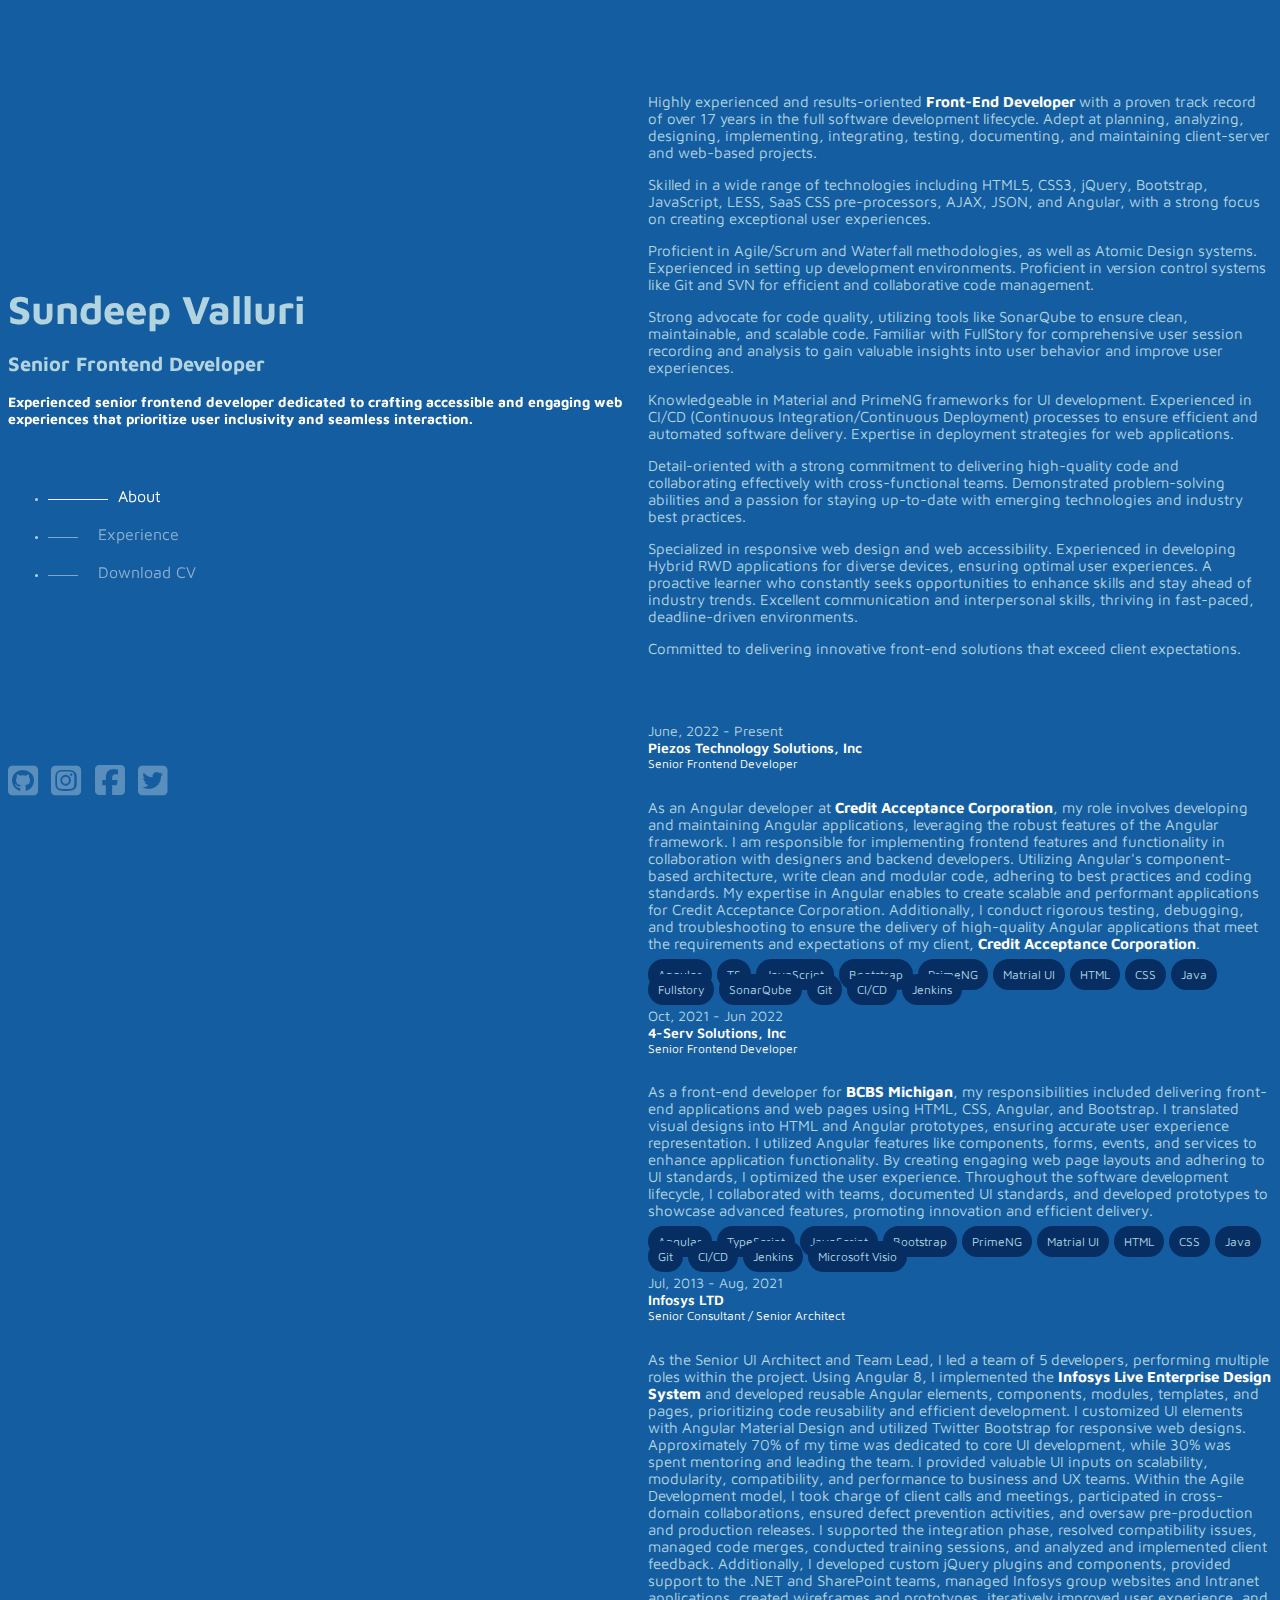
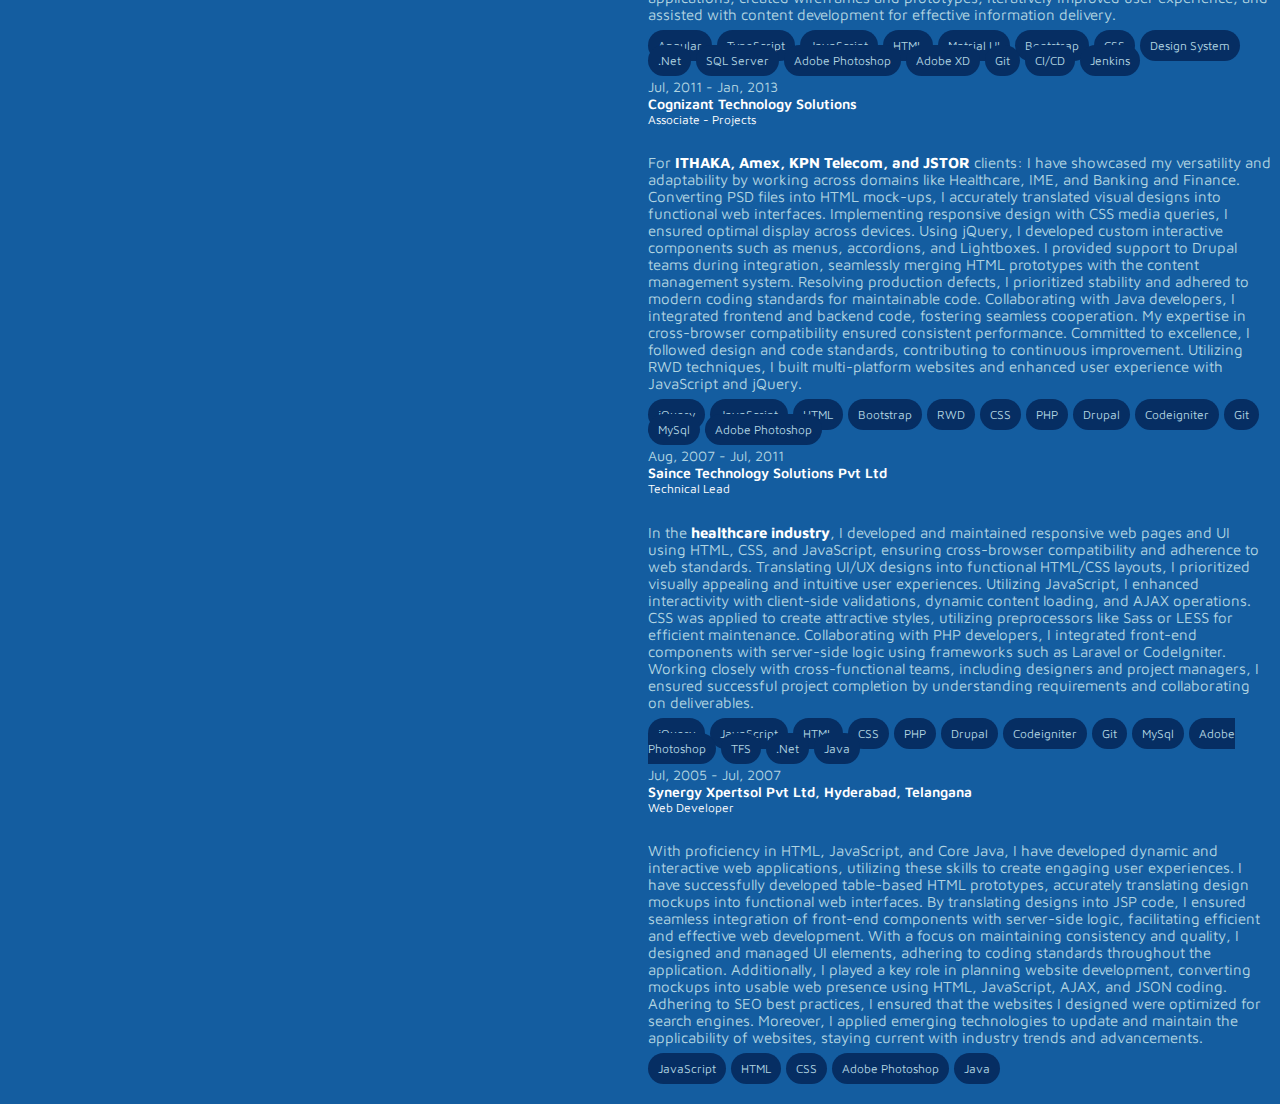
==== commit 09b76154: "TS" ====
--- a/index.html
+++ b/index.html
@@ -88,7 +88,7 @@
                             <p class="padding-top-5">As an Angular developer at <strong>Credit Acceptance Corporation</strong>, my role involves developing and maintaining Angular applications, leveraging the robust features of the Angular framework. I am responsible for implementing frontend features and functionality in collaboration with designers and backend developers. Utilizing Angular's component-based architecture, write clean and modular code, adhering to best practices and coding standards. My expertise in Angular enables  to create scalable and performant applications for Credit Acceptance Corporation. Additionally, I conduct rigorous testing, debugging, and troubleshooting to ensure the delivery of high-quality Angular applications that meet the requirements and expectations of my client, <strong>Credit Acceptance Corporation</strong>.</p>
                             <div>
                                 <span class="badge bg-info">Angular</span>
-                                <span class="badge bg-info ">TypeScript</span>
+                                <span class="badge bg-info ">TS</span>
                                 <span class="badge bg-info ">JavaScript</span>
                                 <span class="badge bg-info ">Bootstrap</span>
                                 <span class="badge bg-info ">PrimeNG</span>
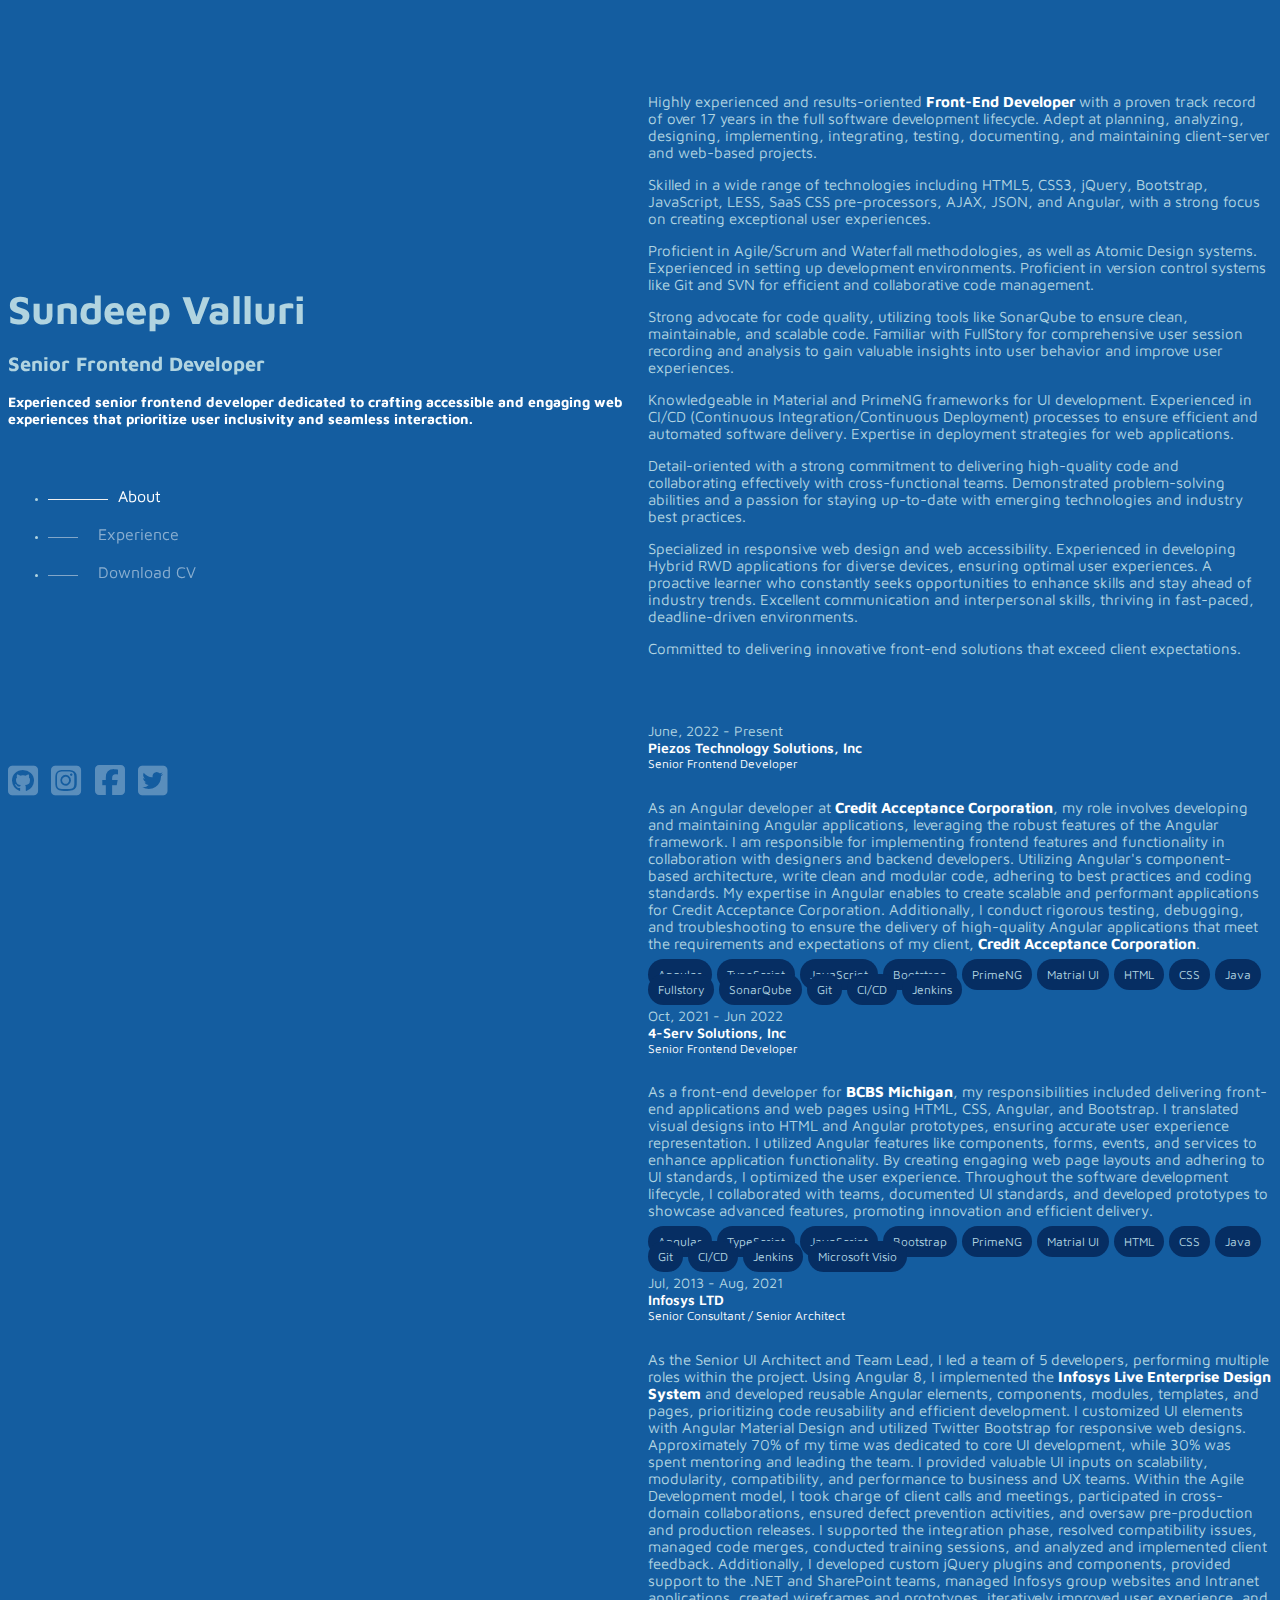
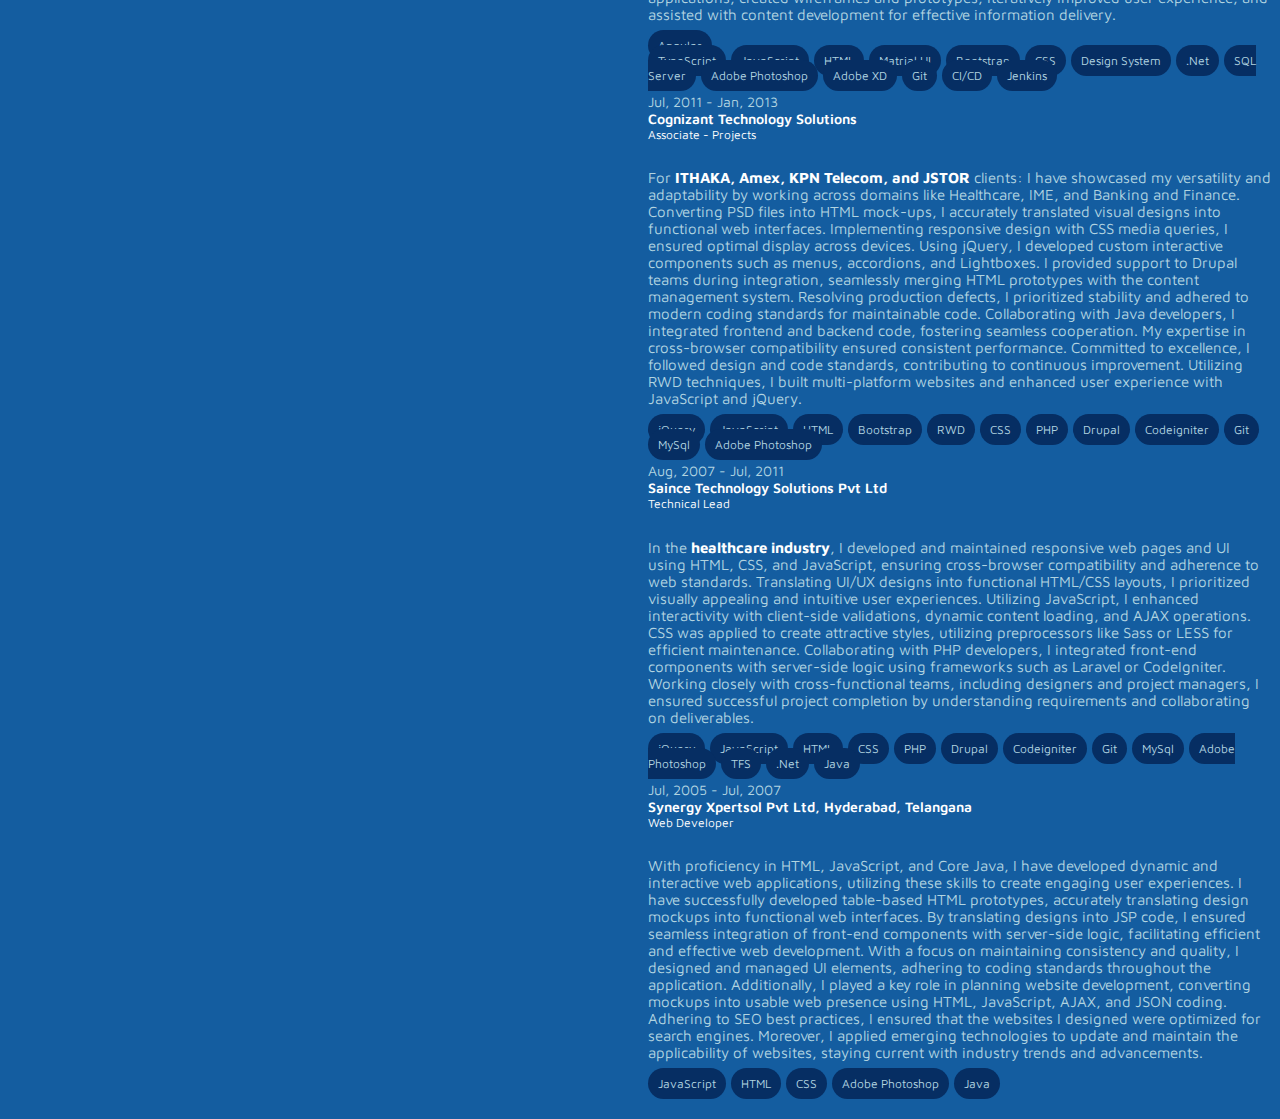
==== commit 9e450f58: "test" ====
--- a/index.html
+++ b/index.html
@@ -88,7 +88,7 @@
                             <p class="padding-top-5">As an Angular developer at <strong>Credit Acceptance Corporation</strong>, my role involves developing and maintaining Angular applications, leveraging the robust features of the Angular framework. I am responsible for implementing frontend features and functionality in collaboration with designers and backend developers. Utilizing Angular's component-based architecture, write clean and modular code, adhering to best practices and coding standards. My expertise in Angular enables  to create scalable and performant applications for Credit Acceptance Corporation. Additionally, I conduct rigorous testing, debugging, and troubleshooting to ensure the delivery of high-quality Angular applications that meet the requirements and expectations of my client, <strong>Credit Acceptance Corporation</strong>.</p>
                             <div>
                                 <span class="badge bg-info">Angular</span>
-                                <span class="badge bg-info ">TS</span>
+                                <span class="badge bg-info ">TypeScript</span>
                                 <span class="badge bg-info ">JavaScript</span>
                                 <span class="badge bg-info ">Bootstrap</span>
                                 <span class="badge bg-info ">PrimeNG</span>
@@ -140,6 +140,11 @@
                         <p class="padding-top-5">As the Senior UI Architect and Team Lead, I led a team of 5 developers, performing multiple roles within the project. Using Angular 8, I implemented the <strong>Infosys Live Enterprise Design System </strong> and developed reusable Angular elements, components, modules, templates, and pages, prioritizing code reusability and efficient development. I customized UI elements with Angular Material Design and utilized Twitter Bootstrap for responsive web designs. Approximately 70% of my time was dedicated to core UI development, while 30% was spent mentoring and leading the team. I provided valuable UI inputs on scalability, modularity, compatibility, and performance to business and UX teams. Within the Agile Development model, I took charge of client calls and meetings, participated in cross-domain collaborations, ensured defect prevention activities, and oversaw pre-production and production releases. I supported the integration phase, resolved compatibility issues, managed code merges, conducted training sessions, and analyzed and implemented client feedback. Additionally, I developed custom jQuery plugins and components, provided support to the .NET and SharePoint teams, managed Infosys group websites and Intranet applications, created wireframes and prototypes, iteratively improved user experience, and assisted with content development for effective information delivery.</p>
                         <div>
                             <span class="badge bg-info">Angular</span>
+                            <div></div>
+                            <div></div>
+                            <div></div>
+                            <div></div>
+                            <div></div>
                             <span class="badge bg-info ">TypeScript</span>
                             <span class="badge bg-info ">JavaScript</span>
                             <span class="badge bg-info ">HTML</span>
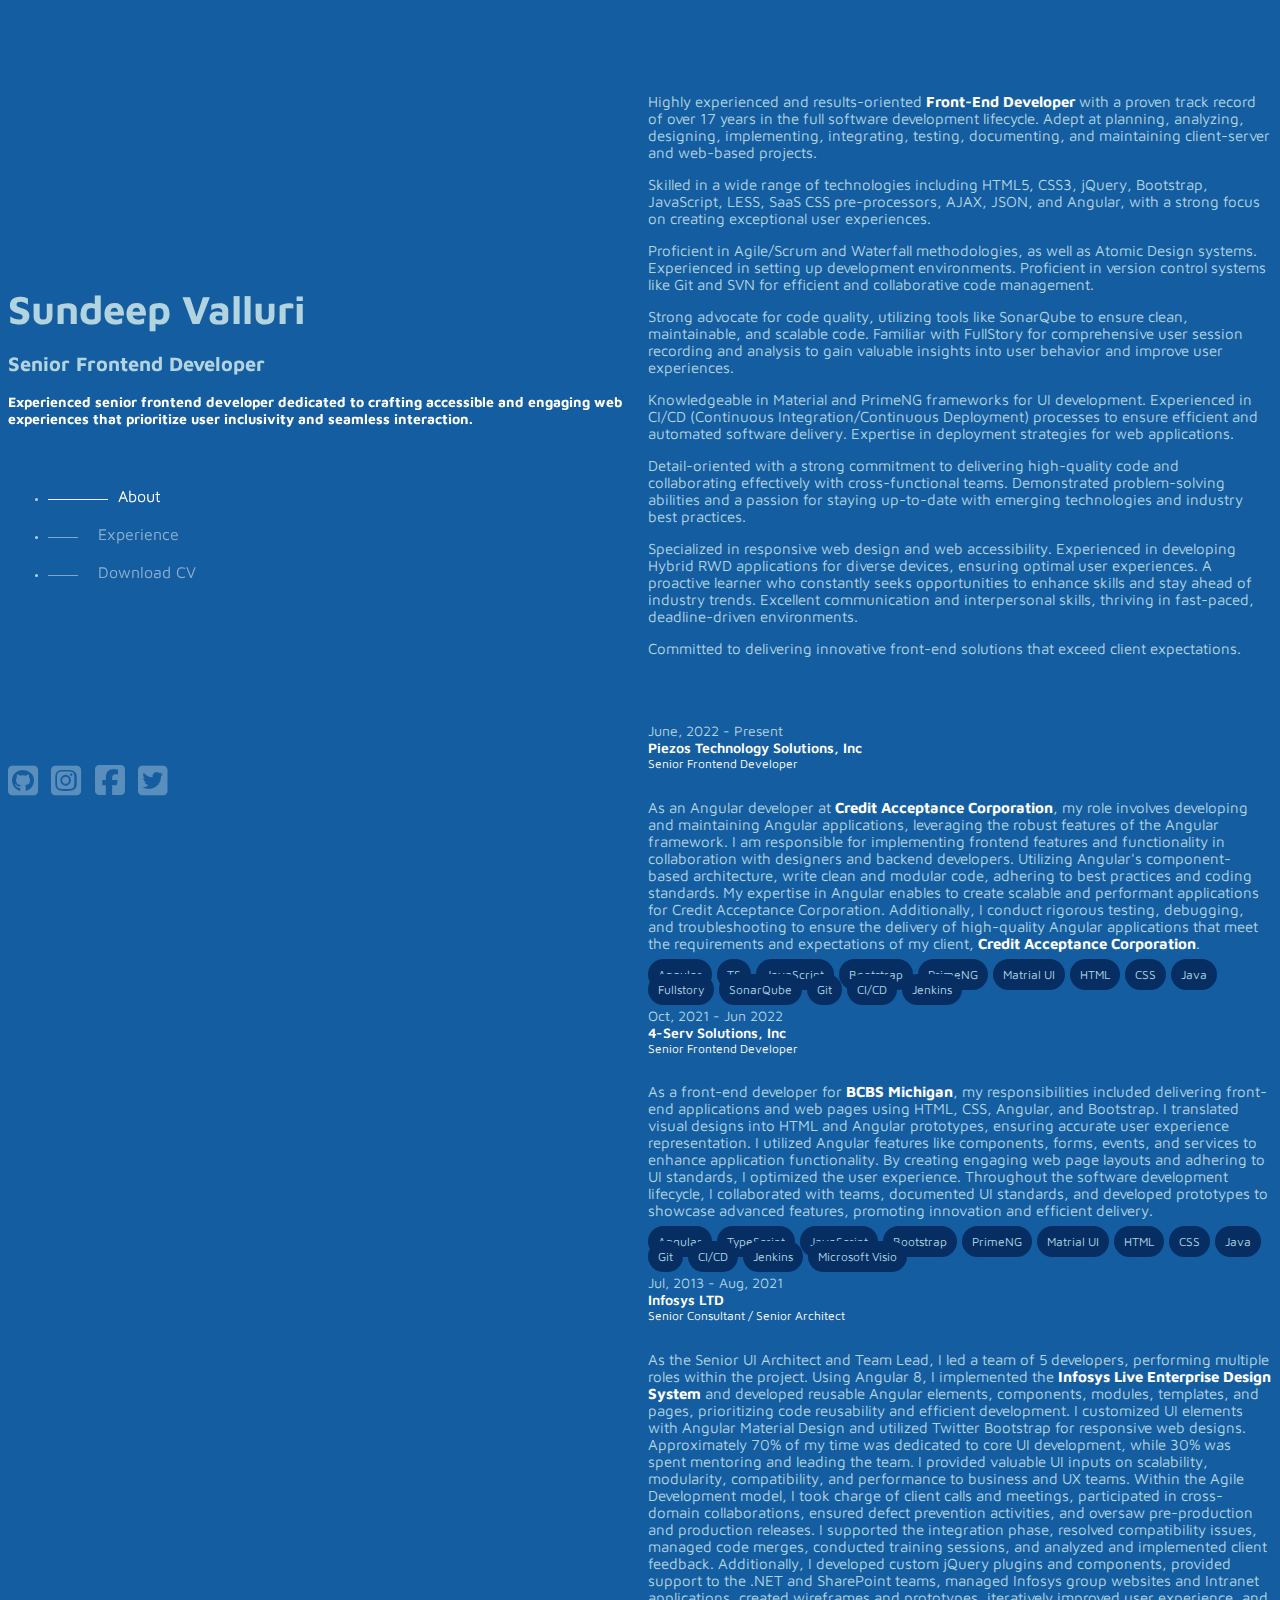
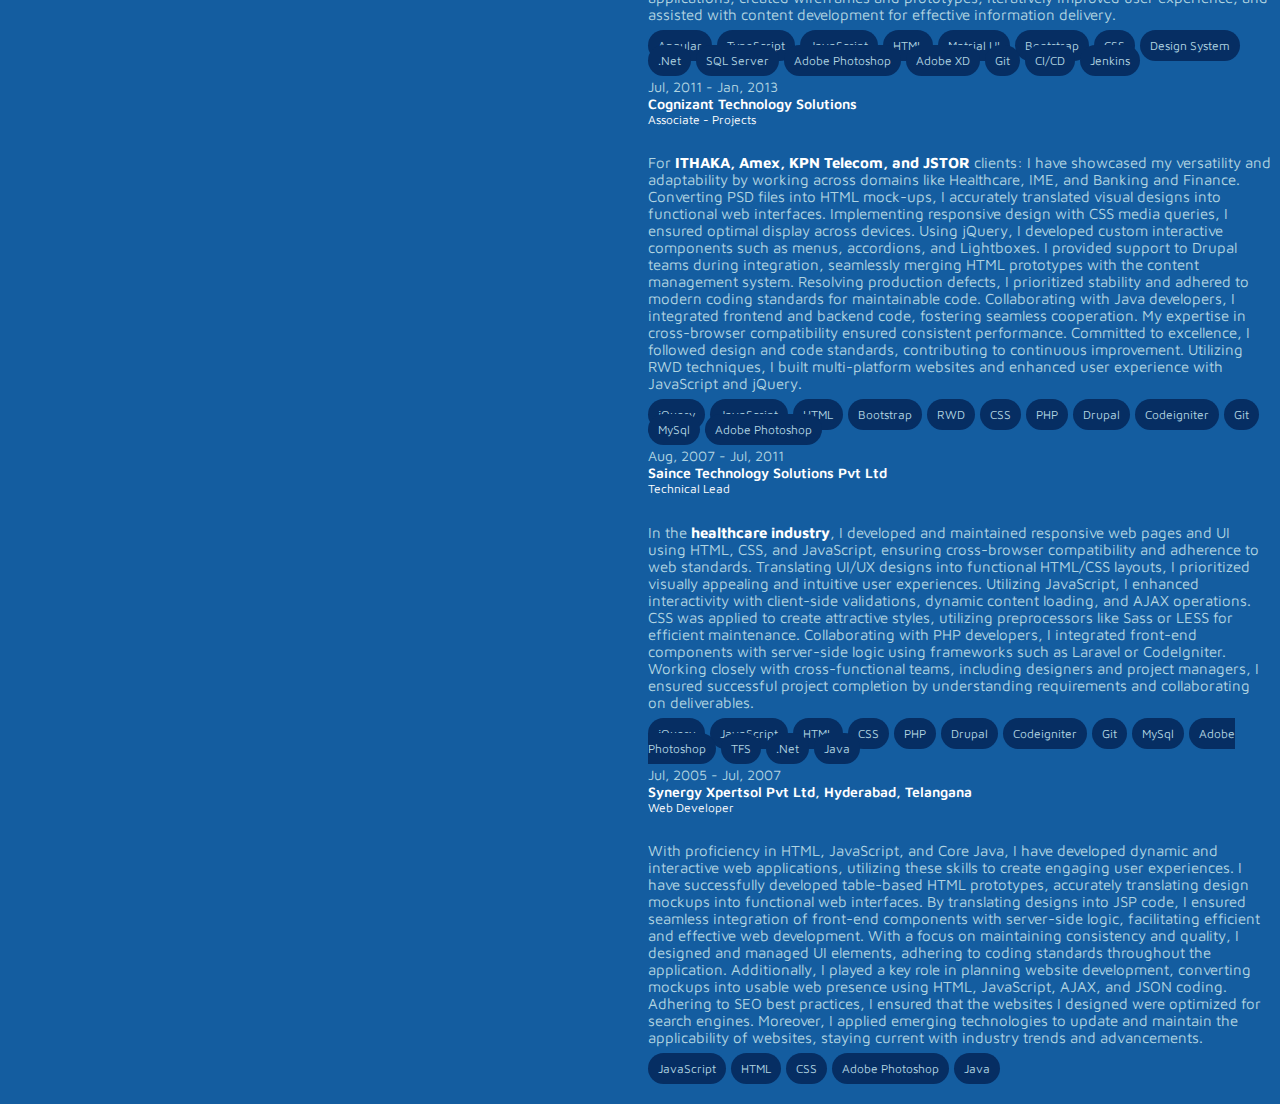
==== commit d1d3c95d: "Merge pull request #2 from vallurisundeep/bio-page" ====
--- a/index.html
+++ b/index.html
@@ -88,7 +88,7 @@
                             <p class="padding-top-5">As an Angular developer at <strong>Credit Acceptance Corporation</strong>, my role involves developing and maintaining Angular applications, leveraging the robust features of the Angular framework. I am responsible for implementing frontend features and functionality in collaboration with designers and backend developers. Utilizing Angular's component-based architecture, write clean and modular code, adhering to best practices and coding standards. My expertise in Angular enables  to create scalable and performant applications for Credit Acceptance Corporation. Additionally, I conduct rigorous testing, debugging, and troubleshooting to ensure the delivery of high-quality Angular applications that meet the requirements and expectations of my client, <strong>Credit Acceptance Corporation</strong>.</p>
                             <div>
                                 <span class="badge bg-info">Angular</span>
-                                <span class="badge bg-info ">TypeScript</span>
+                                <span class="badge bg-info ">TS</span>
                                 <span class="badge bg-info ">JavaScript</span>
                                 <span class="badge bg-info ">Bootstrap</span>
                                 <span class="badge bg-info ">PrimeNG</span>
@@ -140,11 +140,6 @@
                         <p class="padding-top-5">As the Senior UI Architect and Team Lead, I led a team of 5 developers, performing multiple roles within the project. Using Angular 8, I implemented the <strong>Infosys Live Enterprise Design System </strong> and developed reusable Angular elements, components, modules, templates, and pages, prioritizing code reusability and efficient development. I customized UI elements with Angular Material Design and utilized Twitter Bootstrap for responsive web designs. Approximately 70% of my time was dedicated to core UI development, while 30% was spent mentoring and leading the team. I provided valuable UI inputs on scalability, modularity, compatibility, and performance to business and UX teams. Within the Agile Development model, I took charge of client calls and meetings, participated in cross-domain collaborations, ensured defect prevention activities, and oversaw pre-production and production releases. I supported the integration phase, resolved compatibility issues, managed code merges, conducted training sessions, and analyzed and implemented client feedback. Additionally, I developed custom jQuery plugins and components, provided support to the .NET and SharePoint teams, managed Infosys group websites and Intranet applications, created wireframes and prototypes, iteratively improved user experience, and assisted with content development for effective information delivery.</p>
                         <div>
                             <span class="badge bg-info">Angular</span>
-                            <div></div>
-                            <div></div>
-                            <div></div>
-                            <div></div>
-                            <div></div>
                             <span class="badge bg-info ">TypeScript</span>
                             <span class="badge bg-info ">JavaScript</span>
                             <span class="badge bg-info ">HTML</span>
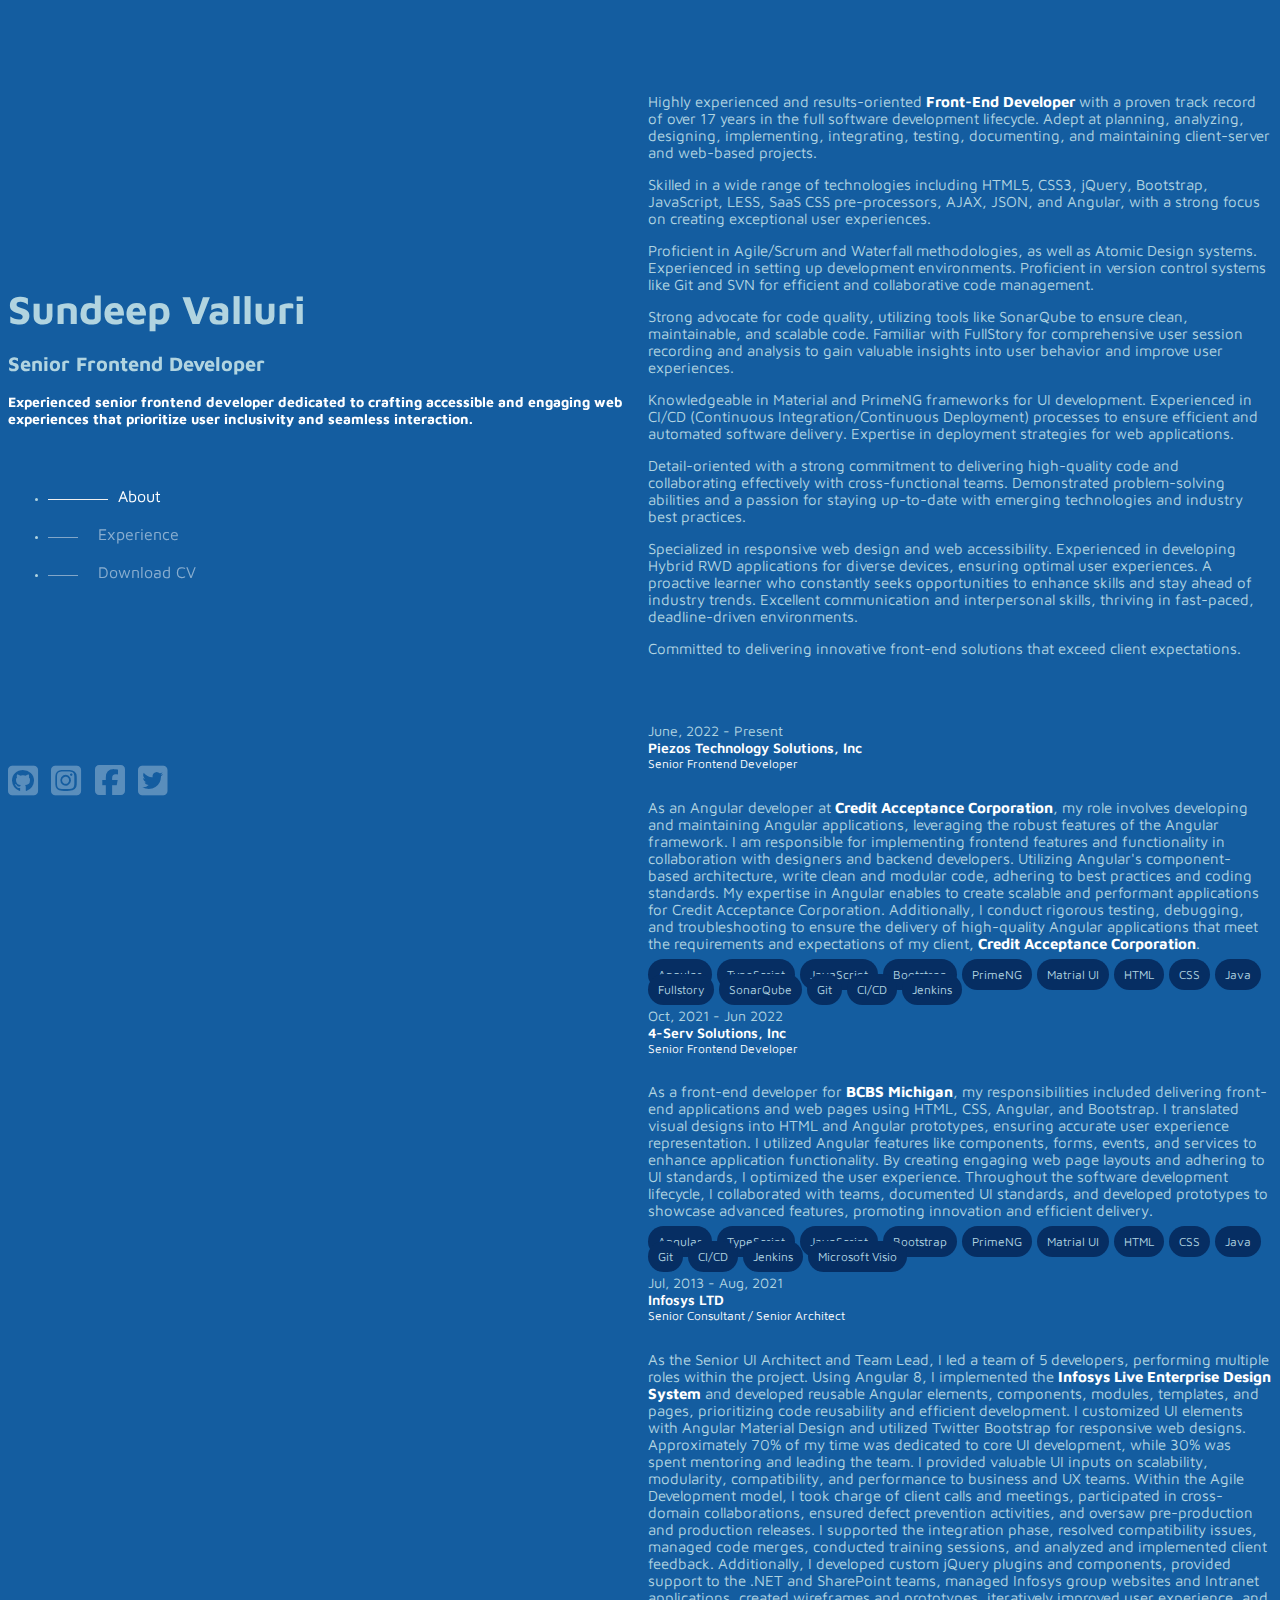
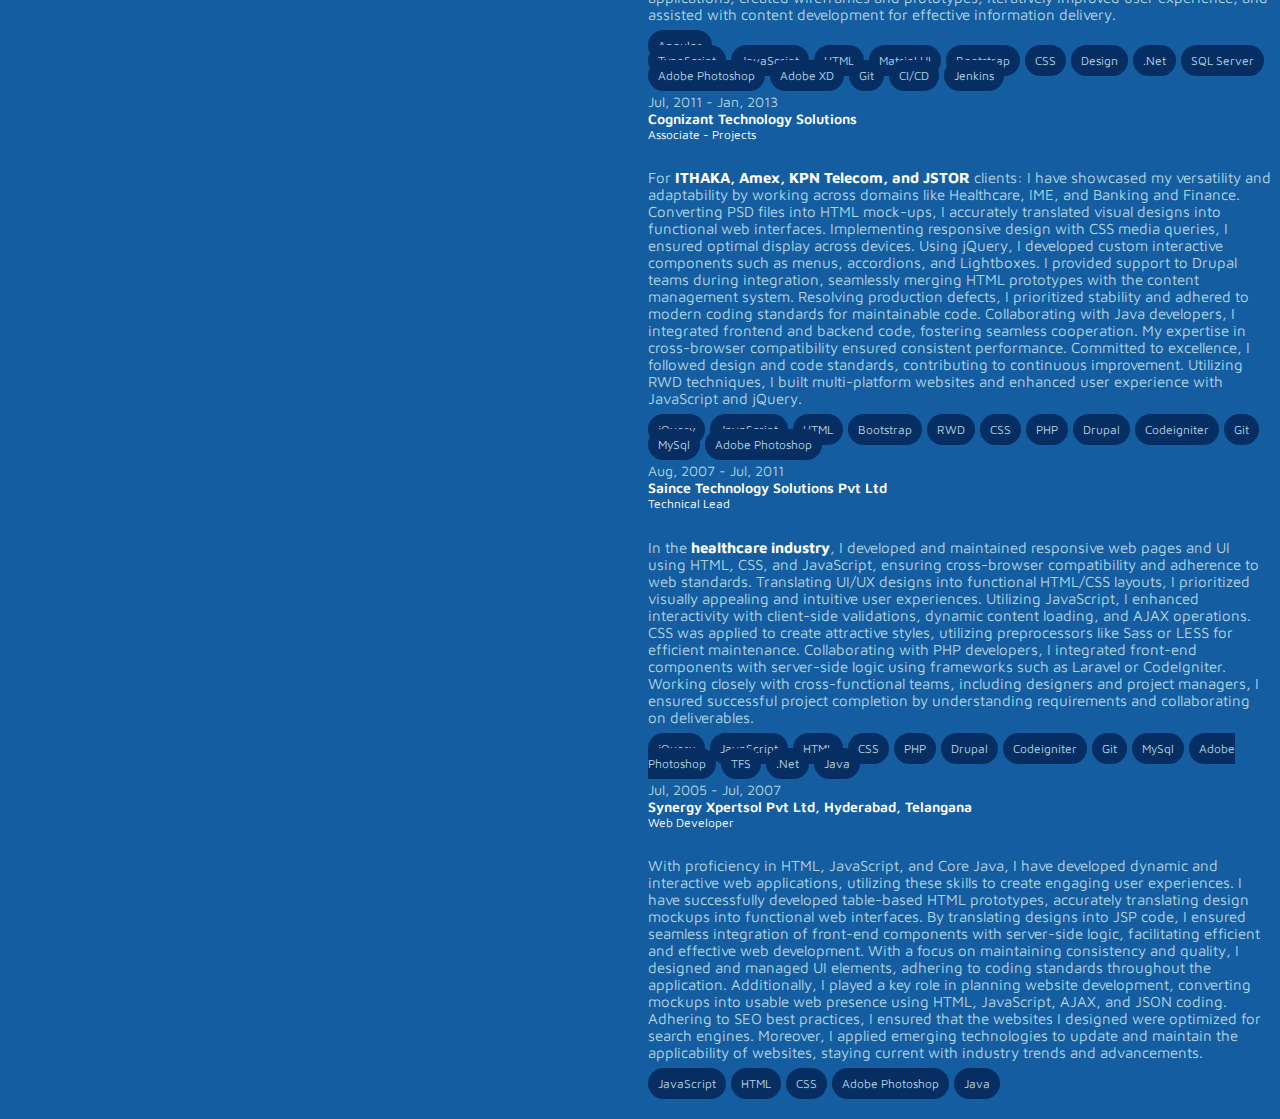
==== commit 8a158c7c: "test1" ====
--- a/index.html
+++ b/index.html
@@ -88,7 +88,7 @@
                             <p class="padding-top-5">As an Angular developer at <strong>Credit Acceptance Corporation</strong>, my role involves developing and maintaining Angular applications, leveraging the robust features of the Angular framework. I am responsible for implementing frontend features and functionality in collaboration with designers and backend developers. Utilizing Angular's component-based architecture, write clean and modular code, adhering to best practices and coding standards. My expertise in Angular enables  to create scalable and performant applications for Credit Acceptance Corporation. Additionally, I conduct rigorous testing, debugging, and troubleshooting to ensure the delivery of high-quality Angular applications that meet the requirements and expectations of my client, <strong>Credit Acceptance Corporation</strong>.</p>
                             <div>
                                 <span class="badge bg-info">Angular</span>
-                                <span class="badge bg-info ">TS</span>
+                                <span class="badge bg-info ">TypeScript</span>
                                 <span class="badge bg-info ">JavaScript</span>
                                 <span class="badge bg-info ">Bootstrap</span>
                                 <span class="badge bg-info ">PrimeNG</span>
@@ -140,13 +140,18 @@
                         <p class="padding-top-5">As the Senior UI Architect and Team Lead, I led a team of 5 developers, performing multiple roles within the project. Using Angular 8, I implemented the <strong>Infosys Live Enterprise Design System </strong> and developed reusable Angular elements, components, modules, templates, and pages, prioritizing code reusability and efficient development. I customized UI elements with Angular Material Design and utilized Twitter Bootstrap for responsive web designs. Approximately 70% of my time was dedicated to core UI development, while 30% was spent mentoring and leading the team. I provided valuable UI inputs on scalability, modularity, compatibility, and performance to business and UX teams. Within the Agile Development model, I took charge of client calls and meetings, participated in cross-domain collaborations, ensured defect prevention activities, and oversaw pre-production and production releases. I supported the integration phase, resolved compatibility issues, managed code merges, conducted training sessions, and analyzed and implemented client feedback. Additionally, I developed custom jQuery plugins and components, provided support to the .NET and SharePoint teams, managed Infosys group websites and Intranet applications, created wireframes and prototypes, iteratively improved user experience, and assisted with content development for effective information delivery.</p>
                         <div>
                             <span class="badge bg-info">Angular</span>
+                            <div></div>
+                            <div></div>
+                            <div></div>
+                            <div></div>
+                            <div></div>
                             <span class="badge bg-info ">TypeScript</span>
                             <span class="badge bg-info ">JavaScript</span>
                             <span class="badge bg-info ">HTML</span>
                             <span class="badge bg-info ">Matrial UI</span>
                             <span class="badge bg-info ">Bootstrap</span>
                              <span class="badge bg-info ">CSS</span>
-                            <span class="badge bg-info ">Design System</span>
+                            <span class="badge bg-info ">Design</span>
                             <span class="badge bg-info ">.Net</span>
                             <span class="badge bg-info ">SQL Server</span>
                             <span class="badge bg-info ">Adobe Photoshop</span>
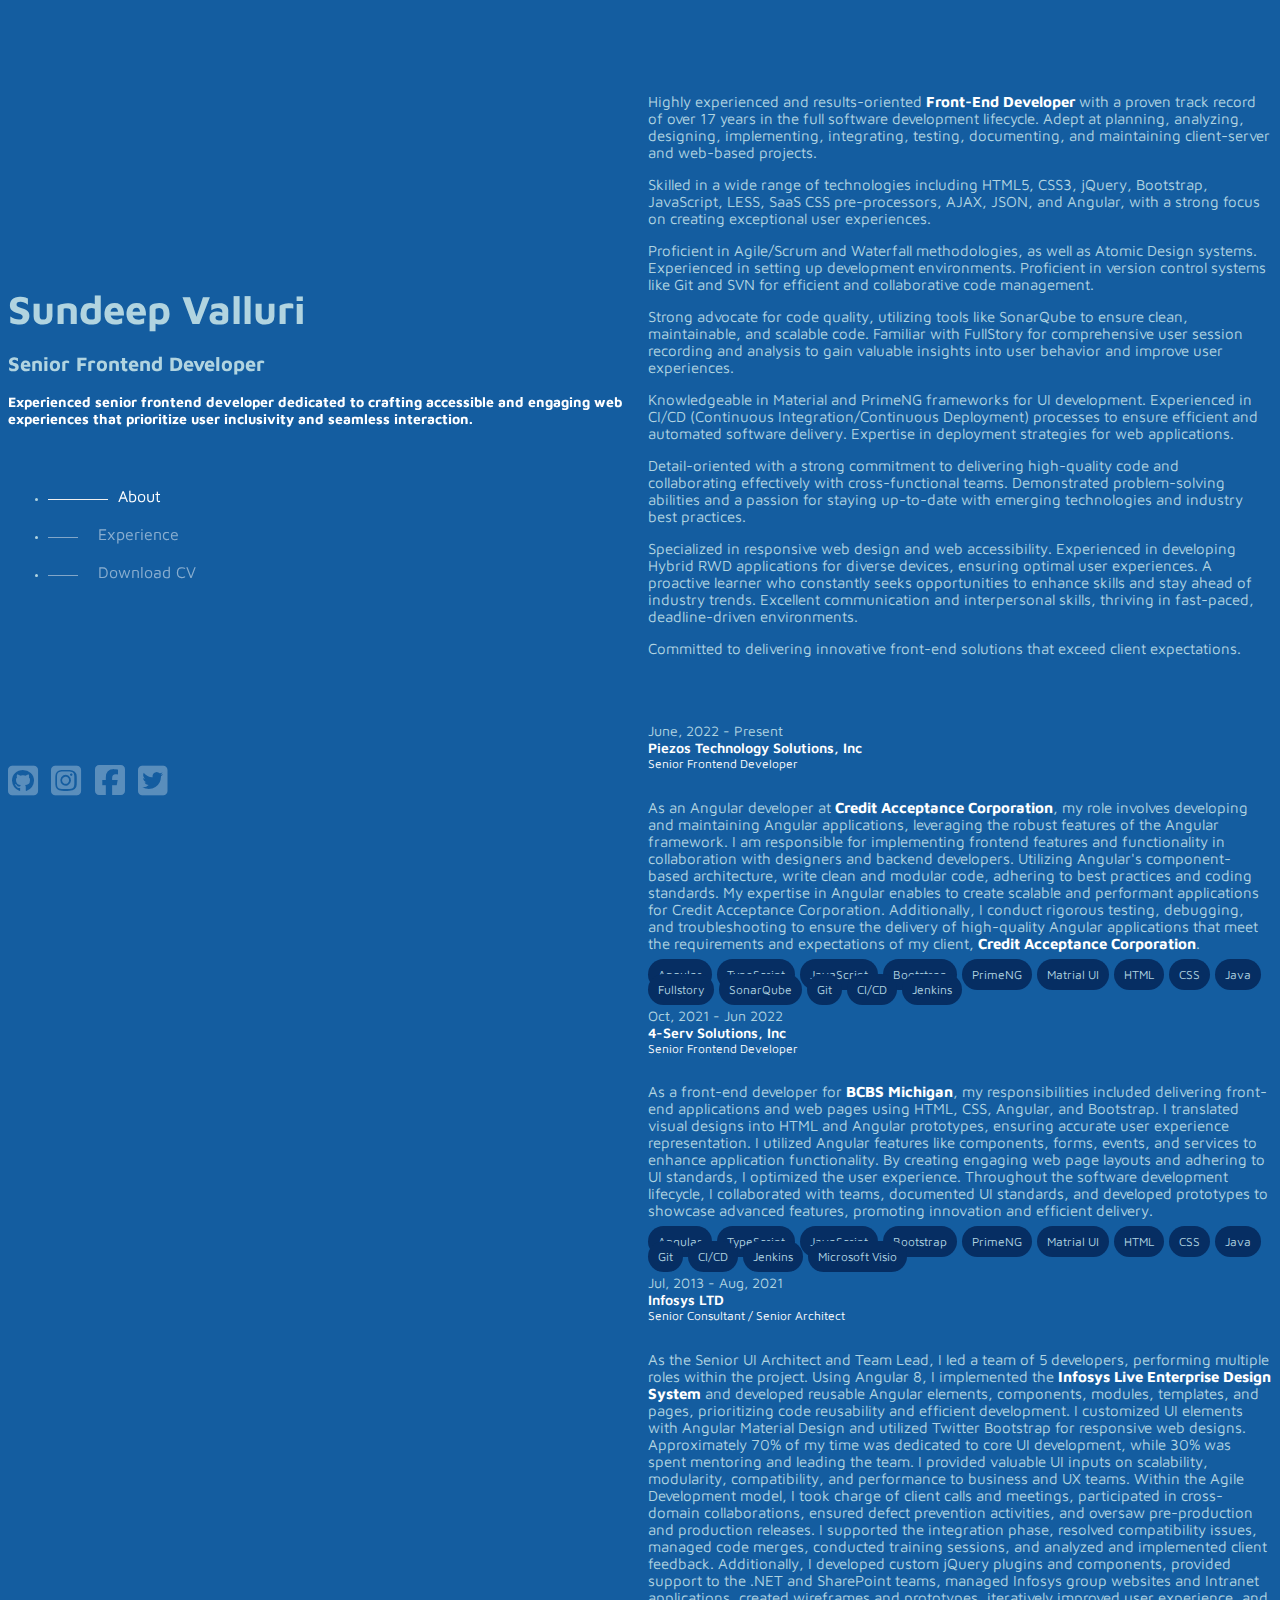
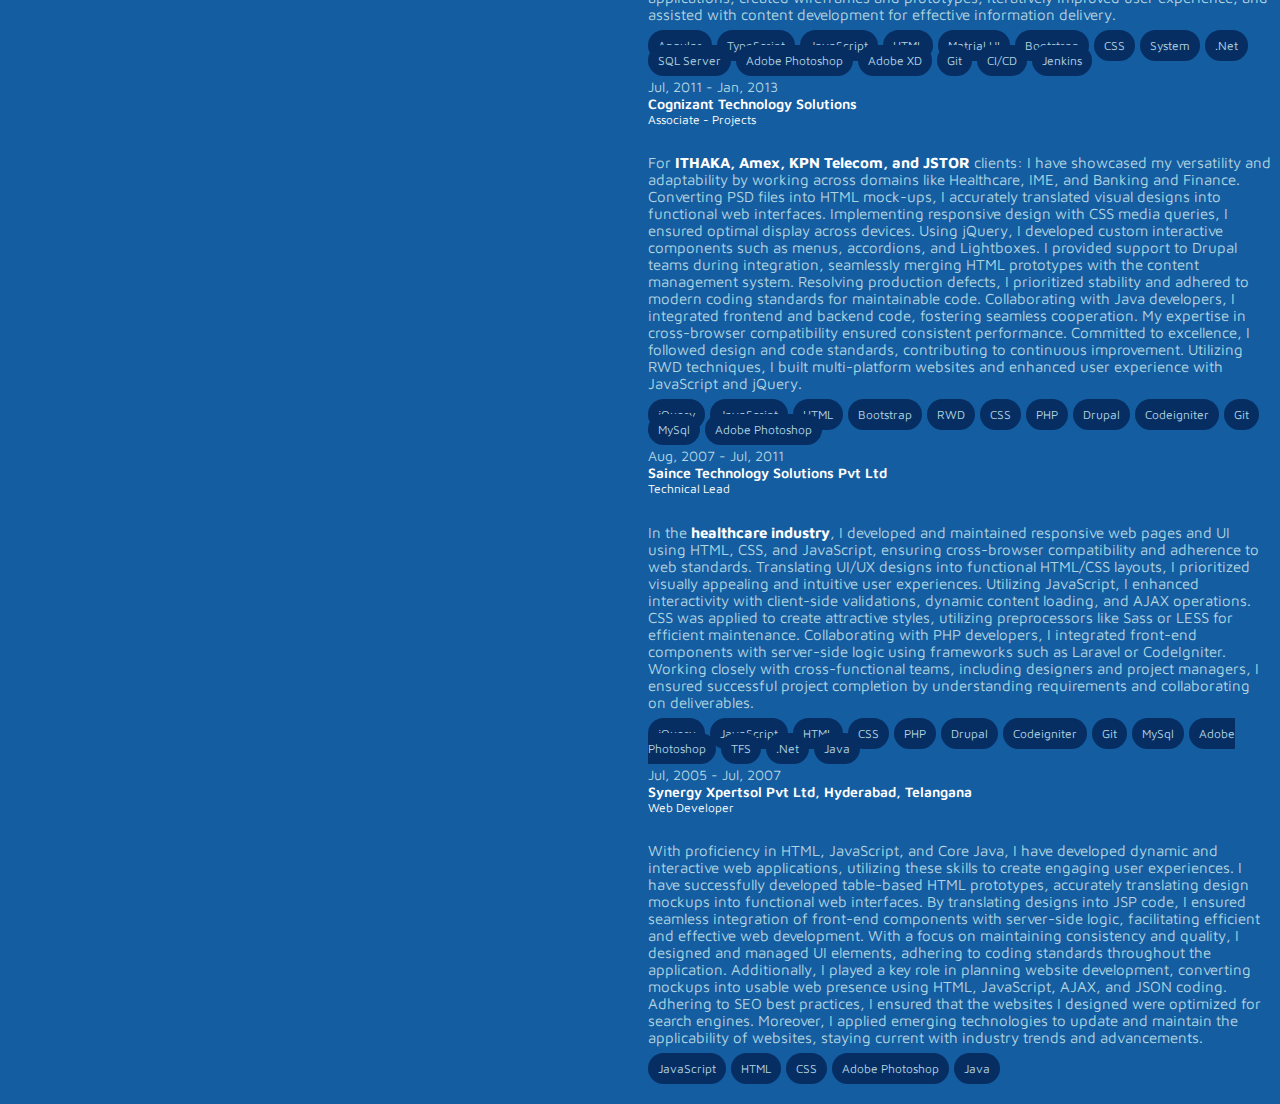
==== commit afa765bc: "test2" ====
--- a/index.html
+++ b/index.html
@@ -140,18 +140,13 @@
                         <p class="padding-top-5">As the Senior UI Architect and Team Lead, I led a team of 5 developers, performing multiple roles within the project. Using Angular 8, I implemented the <strong>Infosys Live Enterprise Design System </strong> and developed reusable Angular elements, components, modules, templates, and pages, prioritizing code reusability and efficient development. I customized UI elements with Angular Material Design and utilized Twitter Bootstrap for responsive web designs. Approximately 70% of my time was dedicated to core UI development, while 30% was spent mentoring and leading the team. I provided valuable UI inputs on scalability, modularity, compatibility, and performance to business and UX teams. Within the Agile Development model, I took charge of client calls and meetings, participated in cross-domain collaborations, ensured defect prevention activities, and oversaw pre-production and production releases. I supported the integration phase, resolved compatibility issues, managed code merges, conducted training sessions, and analyzed and implemented client feedback. Additionally, I developed custom jQuery plugins and components, provided support to the .NET and SharePoint teams, managed Infosys group websites and Intranet applications, created wireframes and prototypes, iteratively improved user experience, and assisted with content development for effective information delivery.</p>
                         <div>
                             <span class="badge bg-info">Angular</span>
-                            <div></div>
-                            <div></div>
-                            <div></div>
-                            <div></div>
-                            <div></div>
                             <span class="badge bg-info ">TypeScript</span>
                             <span class="badge bg-info ">JavaScript</span>
                             <span class="badge bg-info ">HTML</span>
                             <span class="badge bg-info ">Matrial UI</span>
                             <span class="badge bg-info ">Bootstrap</span>
                              <span class="badge bg-info ">CSS</span>
-                            <span class="badge bg-info ">Design</span>
+                            <span class="badge bg-info ">System</span>
                             <span class="badge bg-info ">.Net</span>
                             <span class="badge bg-info ">SQL Server</span>
                             <span class="badge bg-info ">Adobe Photoshop</span>
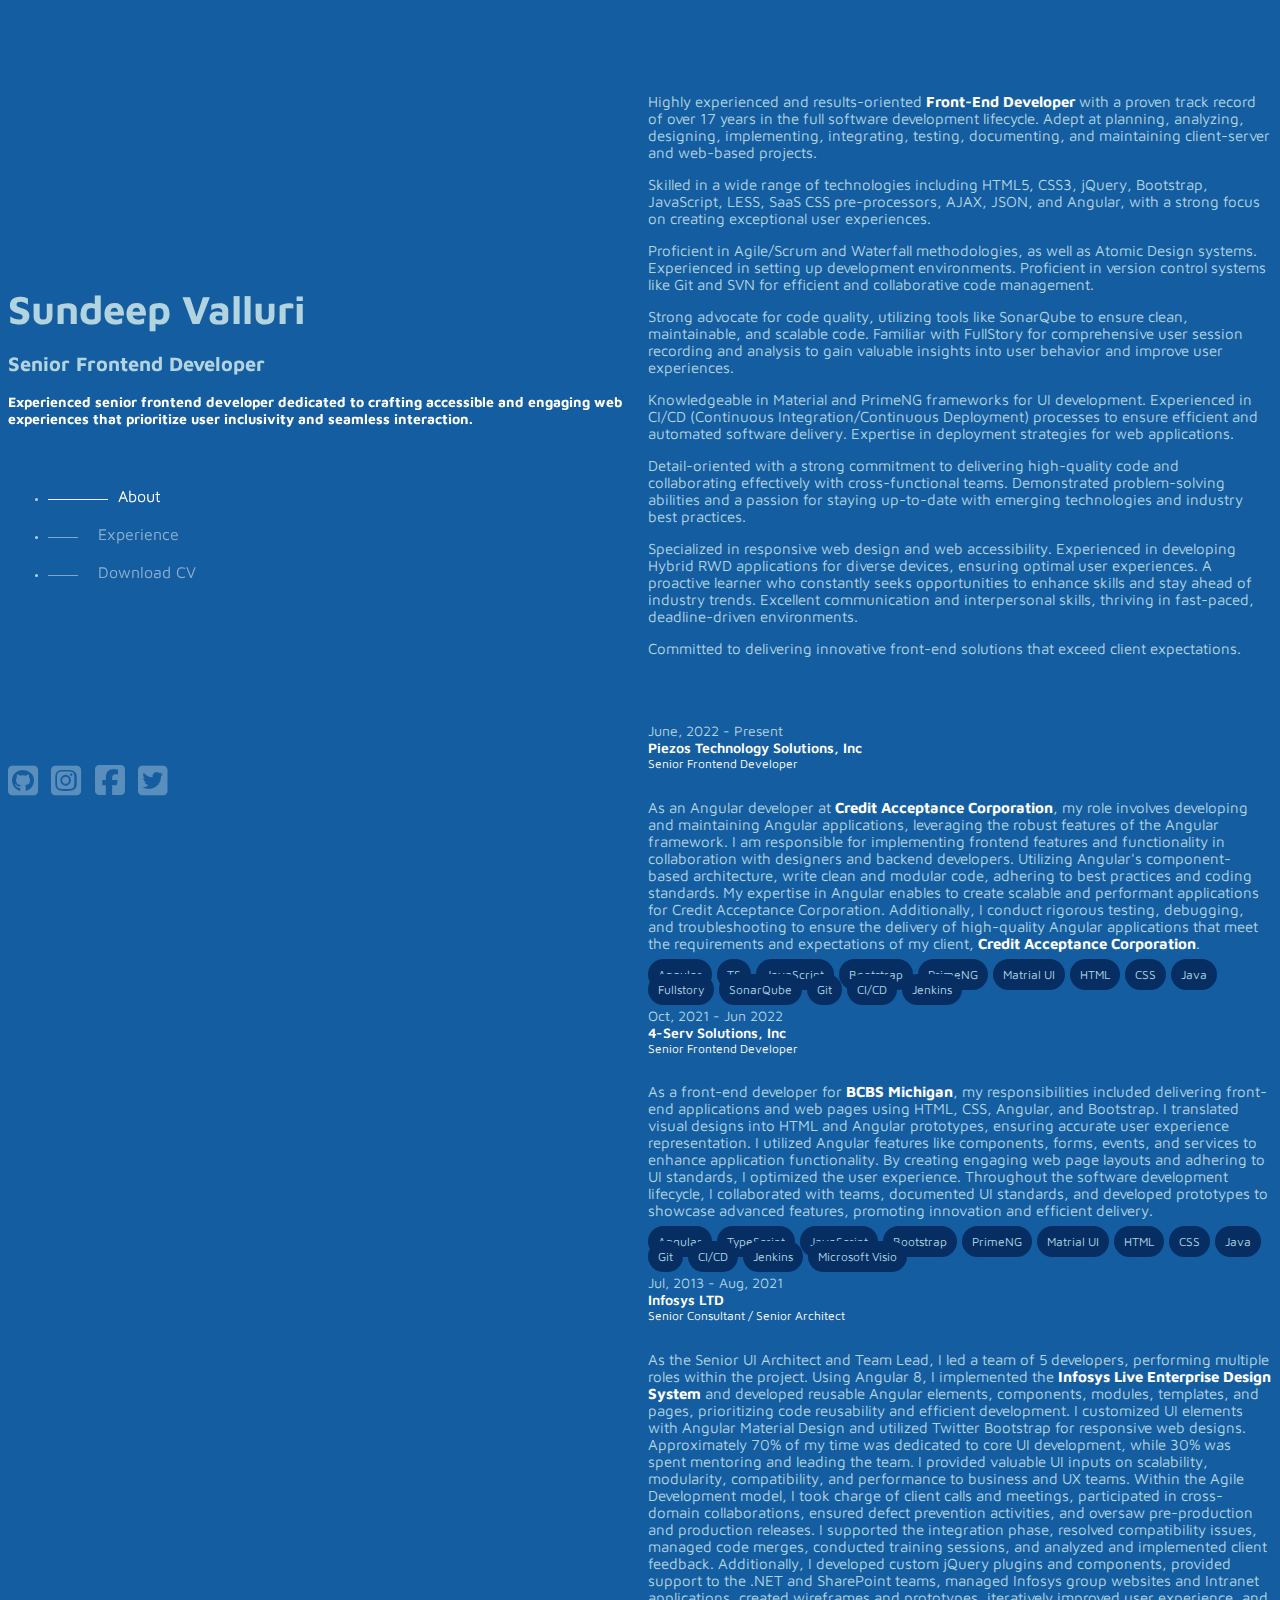
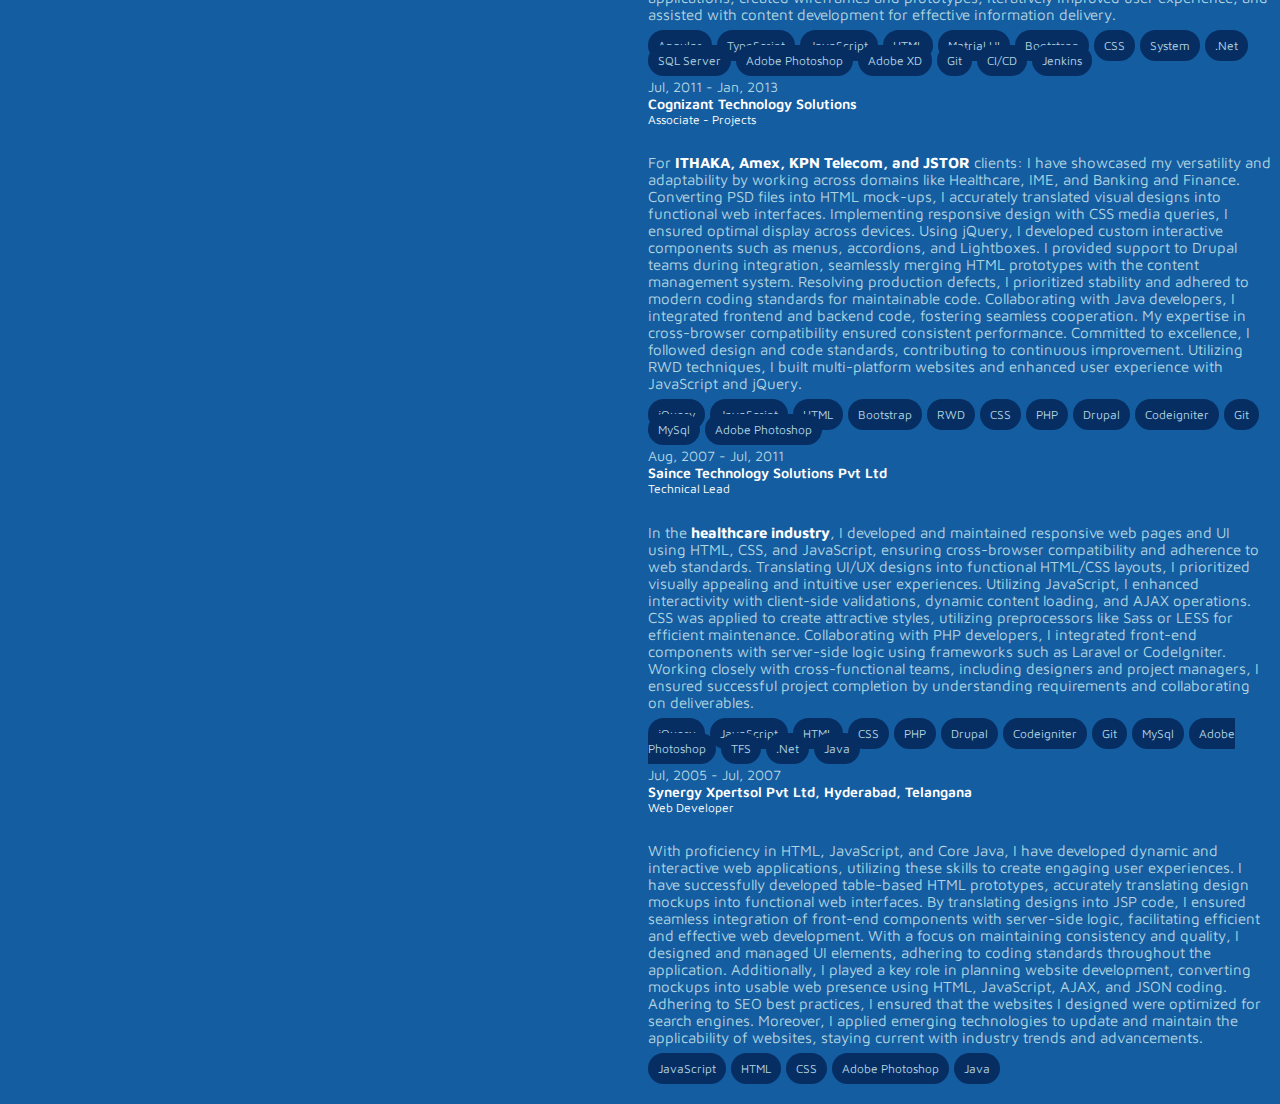
==== commit 31342e26: "Merge branch 'July28-Release' of https://github.com/vallurisundeep/sundeep.bio into July28-Release" ====
--- a/index.html
+++ b/index.html
@@ -88,7 +88,7 @@
                             <p class="padding-top-5">As an Angular developer at <strong>Credit Acceptance Corporation</strong>, my role involves developing and maintaining Angular applications, leveraging the robust features of the Angular framework. I am responsible for implementing frontend features and functionality in collaboration with designers and backend developers. Utilizing Angular's component-based architecture, write clean and modular code, adhering to best practices and coding standards. My expertise in Angular enables  to create scalable and performant applications for Credit Acceptance Corporation. Additionally, I conduct rigorous testing, debugging, and troubleshooting to ensure the delivery of high-quality Angular applications that meet the requirements and expectations of my client, <strong>Credit Acceptance Corporation</strong>.</p>
                             <div>
                                 <span class="badge bg-info">Angular</span>
-                                <span class="badge bg-info ">TypeScript</span>
+                                <span class="badge bg-info ">TS</span>
                                 <span class="badge bg-info ">JavaScript</span>
                                 <span class="badge bg-info ">Bootstrap</span>
                                 <span class="badge bg-info ">PrimeNG</span>
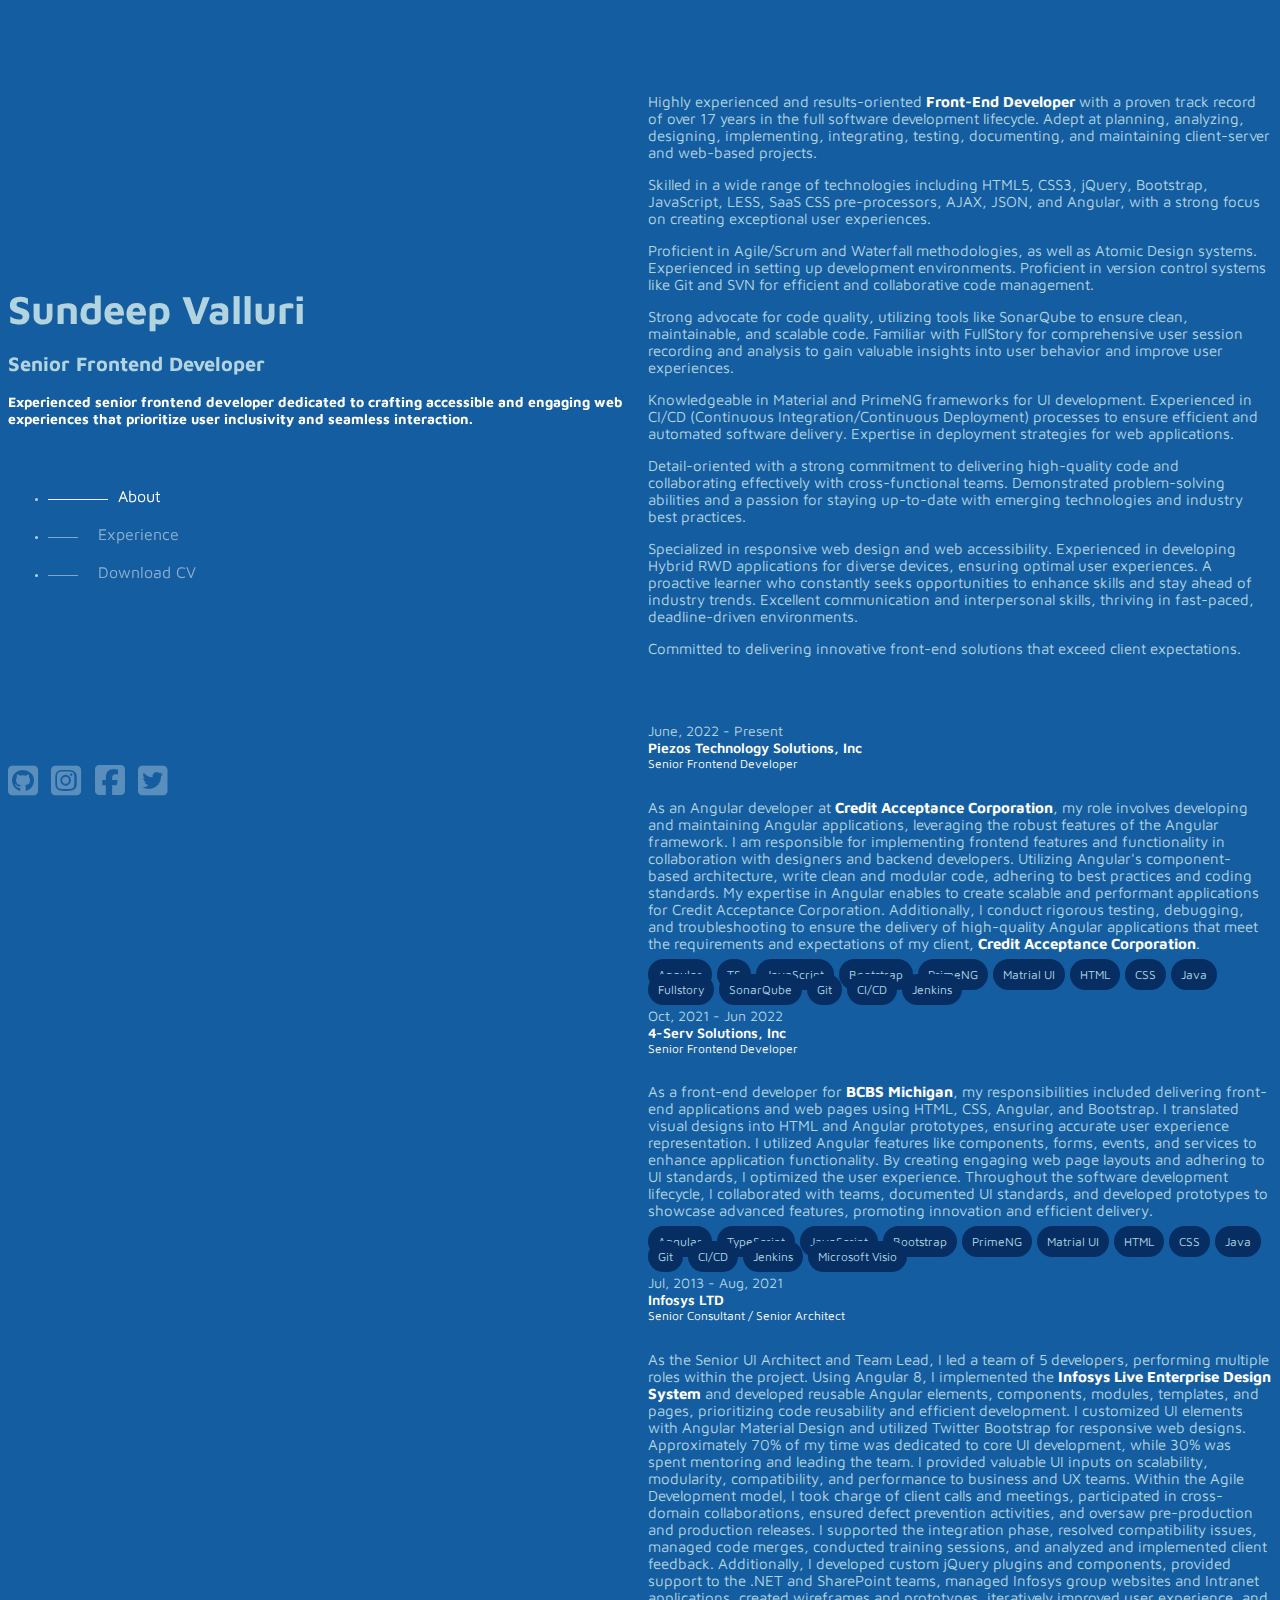
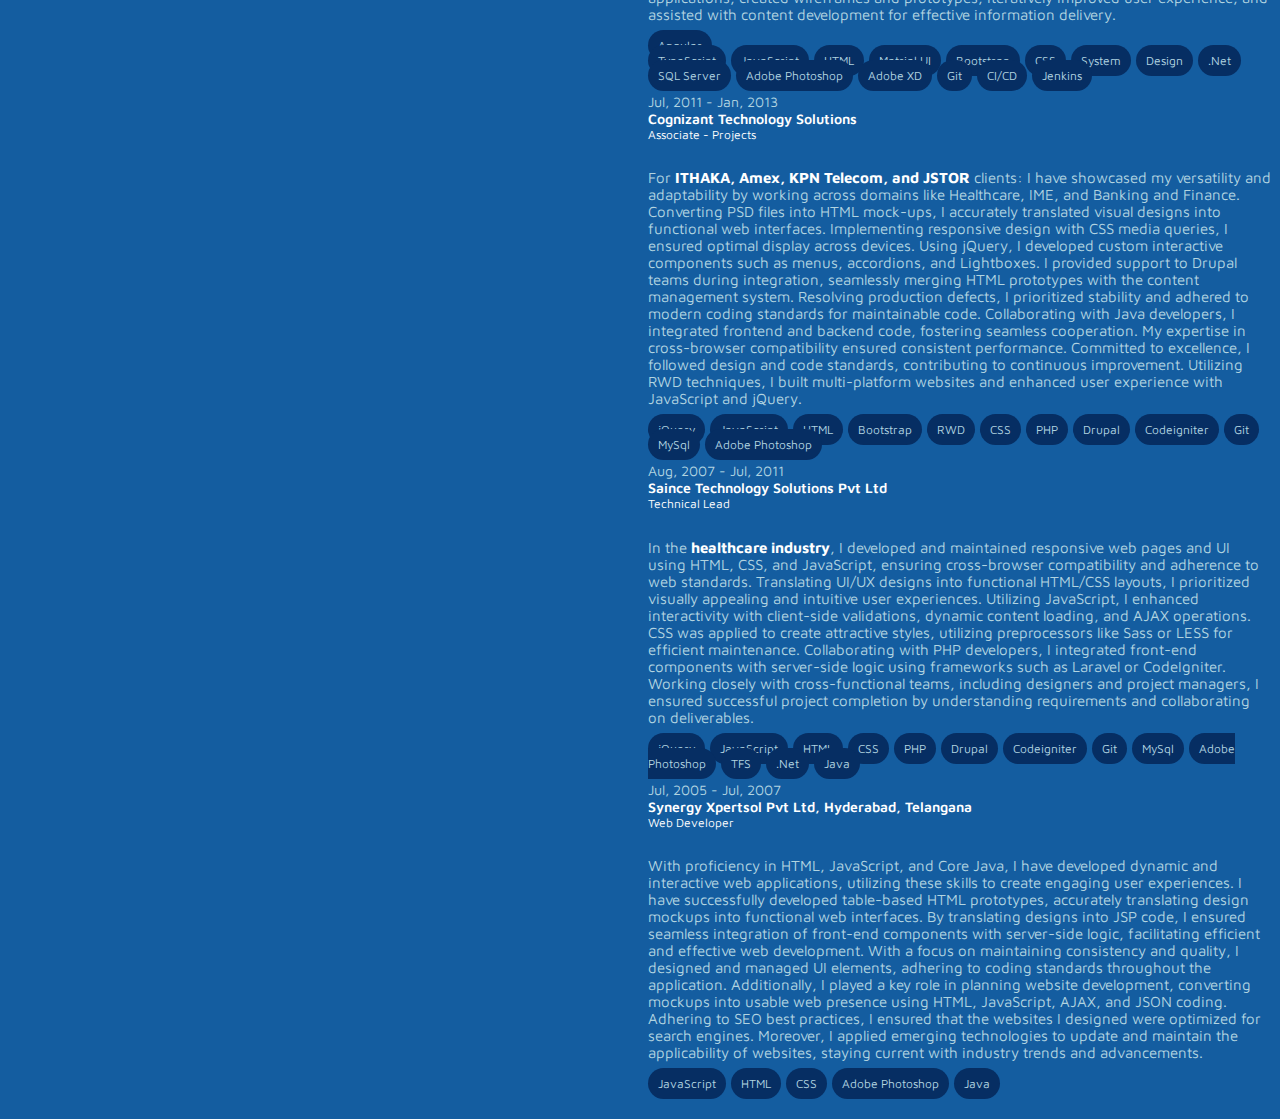
==== commit 54954214: "merge conflicts resolved" ====
--- a/index.html
+++ b/index.html
@@ -140,6 +140,11 @@
                         <p class="padding-top-5">As the Senior UI Architect and Team Lead, I led a team of 5 developers, performing multiple roles within the project. Using Angular 8, I implemented the <strong>Infosys Live Enterprise Design System </strong> and developed reusable Angular elements, components, modules, templates, and pages, prioritizing code reusability and efficient development. I customized UI elements with Angular Material Design and utilized Twitter Bootstrap for responsive web designs. Approximately 70% of my time was dedicated to core UI development, while 30% was spent mentoring and leading the team. I provided valuable UI inputs on scalability, modularity, compatibility, and performance to business and UX teams. Within the Agile Development model, I took charge of client calls and meetings, participated in cross-domain collaborations, ensured defect prevention activities, and oversaw pre-production and production releases. I supported the integration phase, resolved compatibility issues, managed code merges, conducted training sessions, and analyzed and implemented client feedback. Additionally, I developed custom jQuery plugins and components, provided support to the .NET and SharePoint teams, managed Infosys group websites and Intranet applications, created wireframes and prototypes, iteratively improved user experience, and assisted with content development for effective information delivery.</p>
                         <div>
                             <span class="badge bg-info">Angular</span>
+                            <div></div>
+                            <div></div>
+                            <div></div>
+                            <div></div>
+                            <div></div>
                             <span class="badge bg-info ">TypeScript</span>
                             <span class="badge bg-info ">JavaScript</span>
                             <span class="badge bg-info ">HTML</span>
@@ -147,6 +152,7 @@
                             <span class="badge bg-info ">Bootstrap</span>
                              <span class="badge bg-info ">CSS</span>
                             <span class="badge bg-info ">System</span>
+                            <span class="badge bg-info ">Design</span>
                             <span class="badge bg-info ">.Net</span>
                             <span class="badge bg-info ">SQL Server</span>
                             <span class="badge bg-info ">Adobe Photoshop</span>
